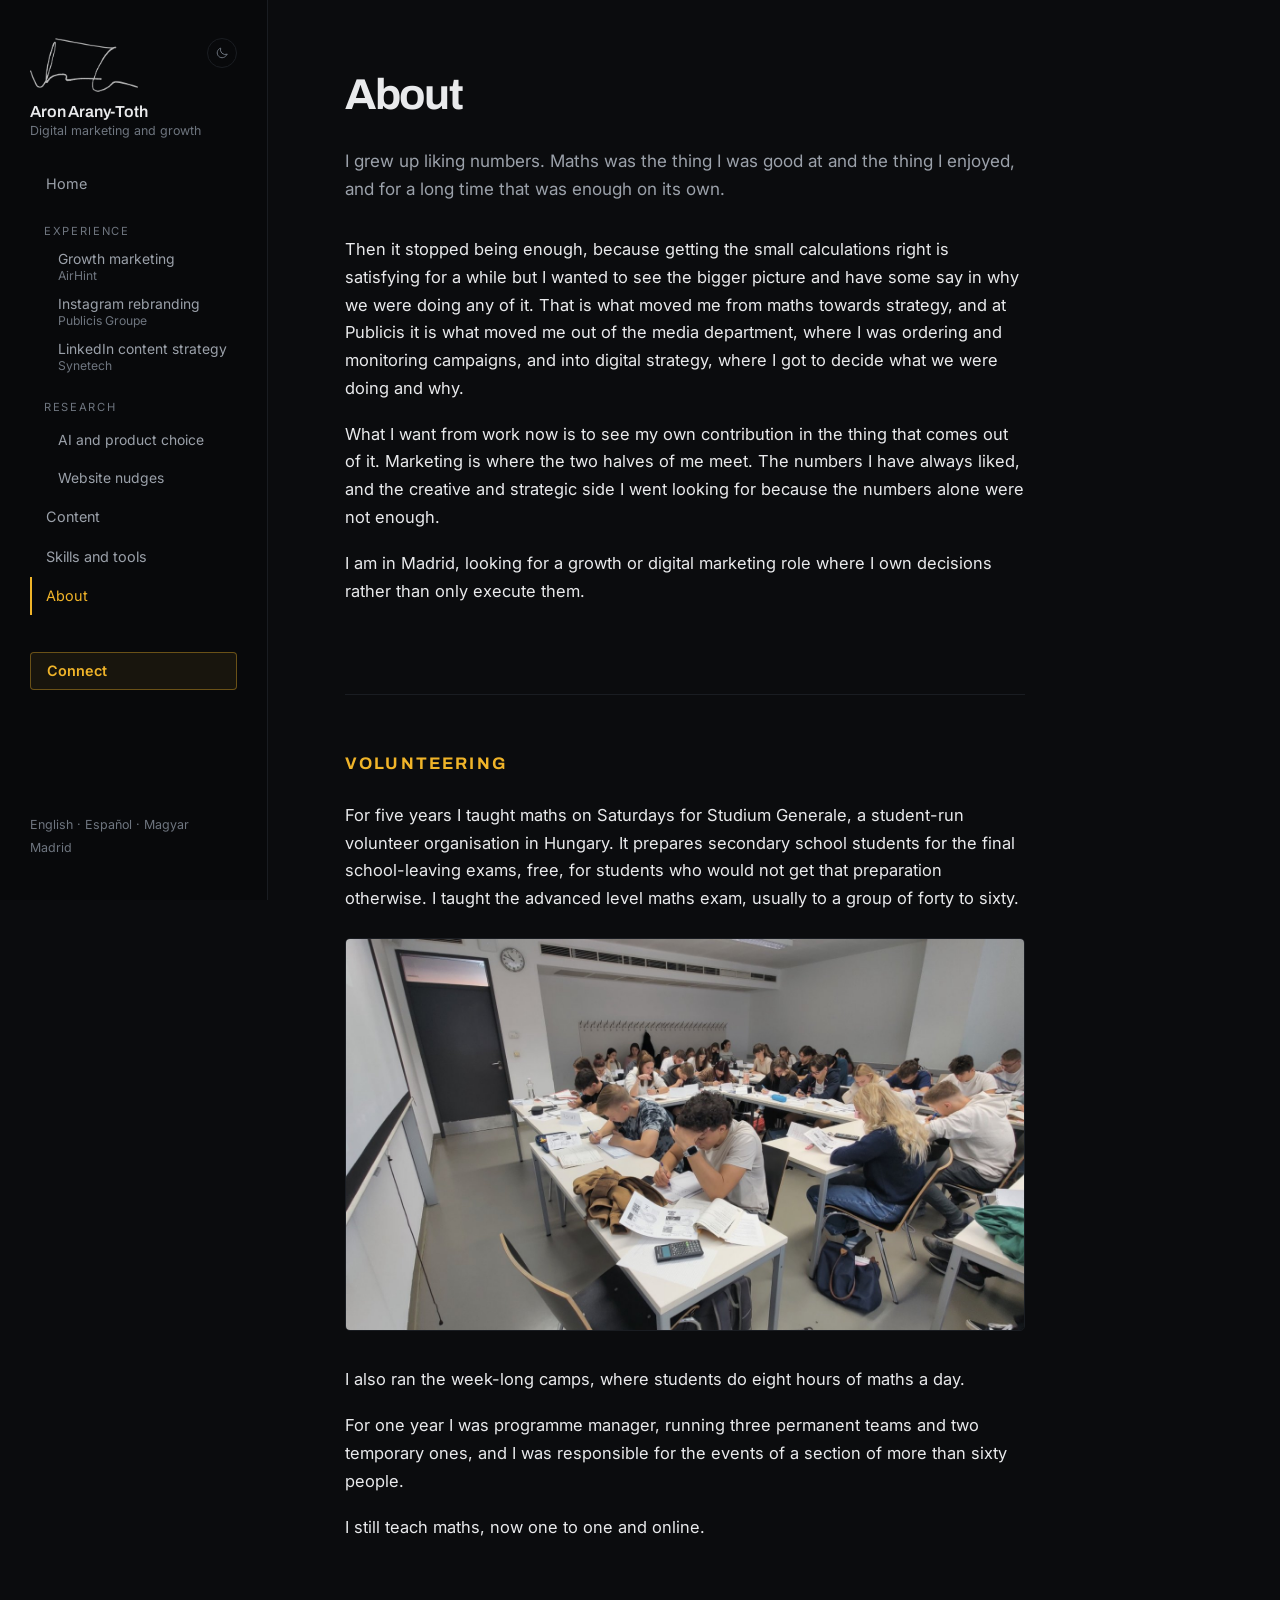
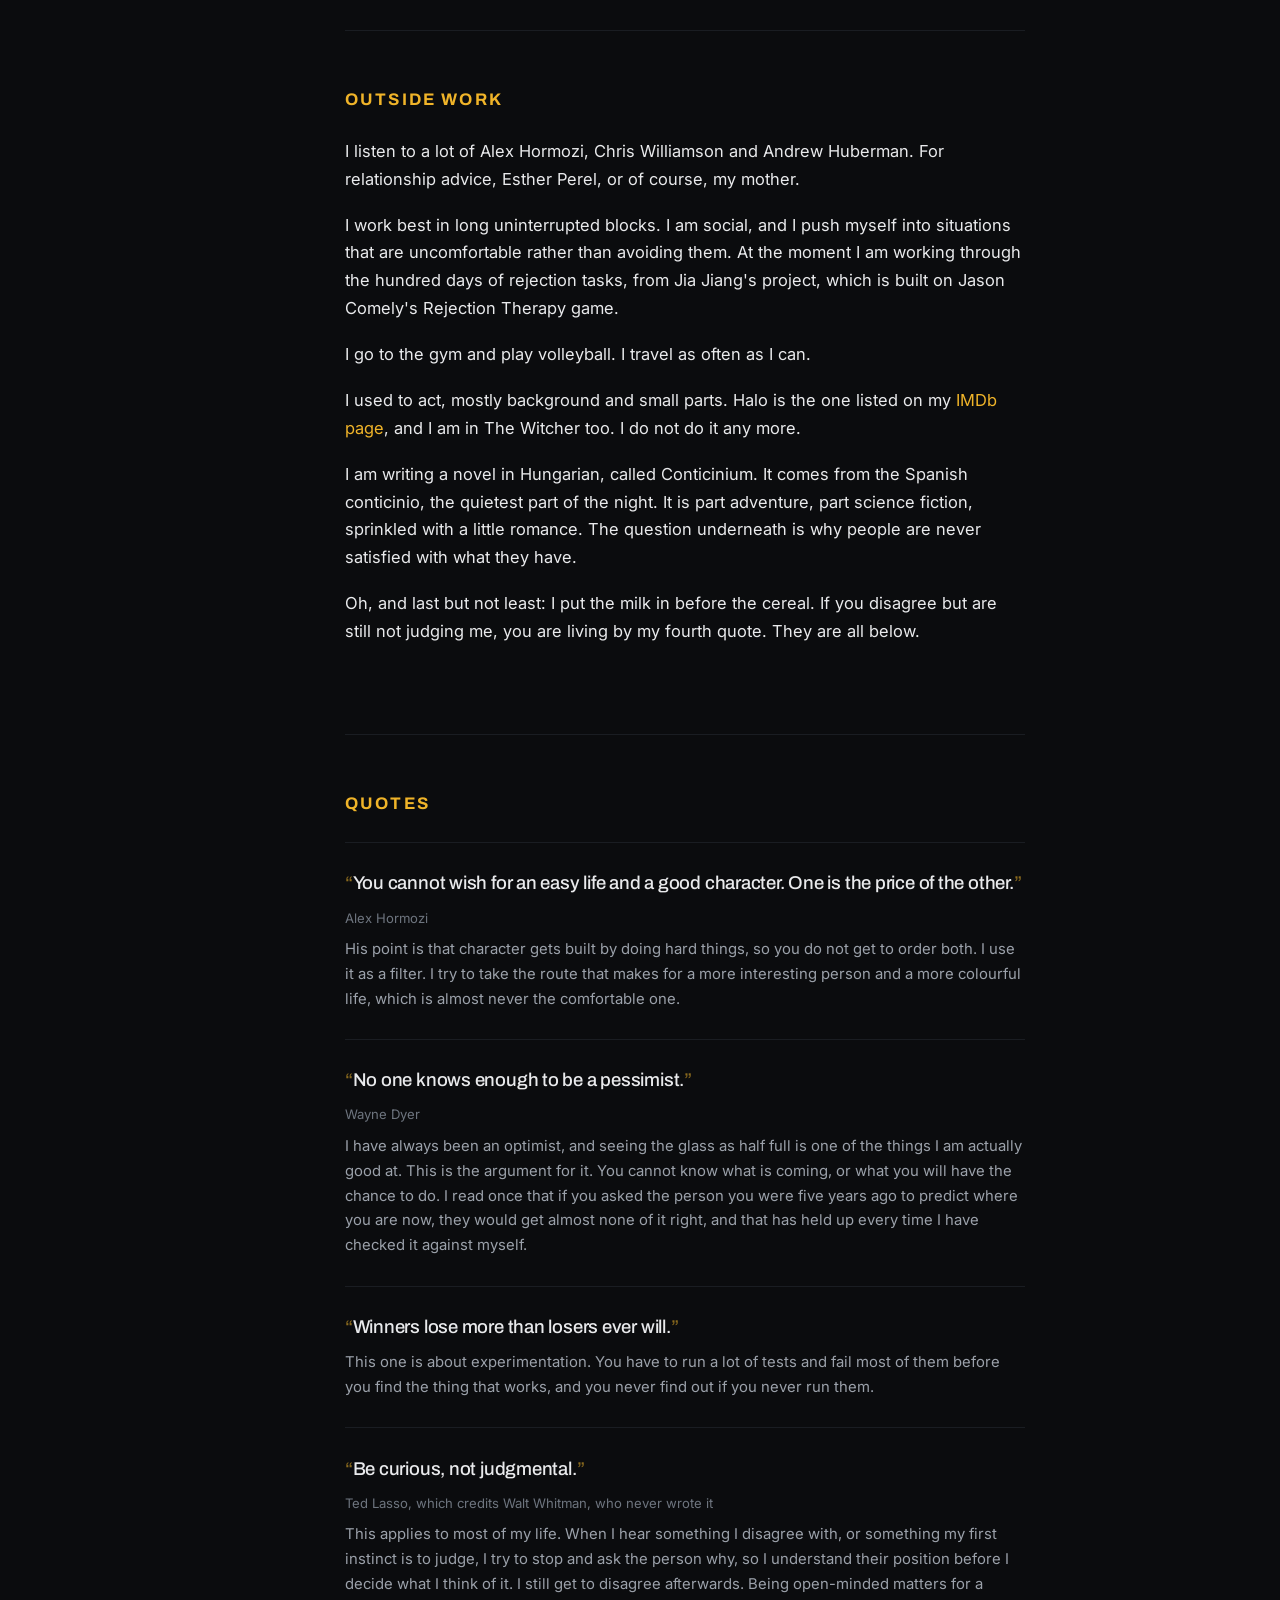
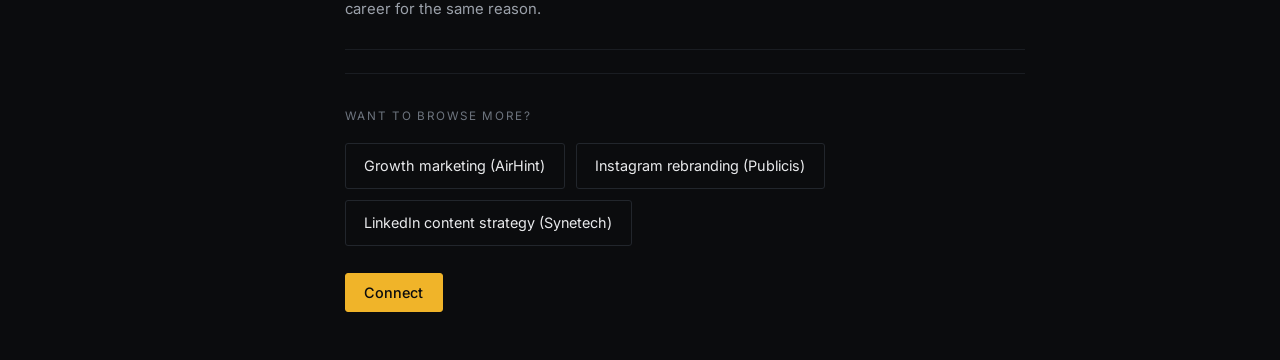
==== about.html @ 2235c55f "Add files via upload" ====
<!DOCTYPE html>
<html lang="en">
<head>
<meta charset="utf-8">
<meta name="viewport" content="width=device-width, initial-scale=1">
<title>About — Aron Arany-Toth</title>
<meta name="description" content="Teaching, acting, writing, and the things I keep coming back to.">
<link rel="preconnect" href="https://fonts.googleapis.com">
<link rel="preconnect" href="https://fonts.gstatic.com" crossorigin>
<link href="https://fonts.googleapis.com/css2?family=Archivo:wght@500;600;700&family=Inter:wght@400;500;600&display=swap" rel="stylesheet">
<link rel="stylesheet" href="style.css">
<script>
(function(){var t="dark";try{t=localStorage.getItem("theme")||"dark";}catch(e){}document.documentElement.setAttribute("data-theme",t);})();
</script>
</head>
<body>
<a class="skip" href="#main">Skip to content</a>

<aside class="sidebar">
  <div class="side-top">
    <img class="signature" src="assets/signature.png" alt="">
    <div class="side-name">
      <strong>Aron Arany-Toth</strong>
      <span>Digital marketing and growth</span>
    </div>
    <button class="theme-toggle" type="button" data-theme-toggle title="Switch to light mode" aria-label="Switch to light mode">
      <svg class="icon-moon" viewBox="0 0 24 24" aria-hidden="true" xmlns="http://www.w3.org/2000/svg">
        <path d="M20.4 14.3A8.5 8.5 0 0 1 9.7 3.6a8.5 8.5 0 1 0 10.7 10.7Z"/>
      </svg>
      <svg class="icon-sun" viewBox="0 0 24 24" aria-hidden="true" xmlns="http://www.w3.org/2000/svg">
        <circle cx="12" cy="12" r="4.2"/>
        <path d="M12 2.4v2.4M12 19.2v2.4M4.2 4.2l1.7 1.7M18.1 18.1l1.7 1.7M2.4 12h2.4M19.2 12h2.4M4.2 19.8l1.7-1.7M18.1 5.9l1.7-1.7"/>
      </svg>
      <span class="sr-only theme-label">Light</span>
    </button>
  </div>

  <nav class="nav" aria-label="Pages">
    <a href="index.html">Home</a>
    <p class="nav-group">Experience</p>
    <a href="airhint.html" class="navsub two"><span class="n1">Growth marketing</span><span class="n2">AirHint</span></a>
    <a href="publicis.html" class="navsub two"><span class="n1">Instagram rebranding</span><span class="n2">Publicis Groupe</span></a>
    <a href="synetech.html" class="navsub two"><span class="n1">LinkedIn content strategy</span><span class="n2">Synetech</span></a>
    <p class="nav-group">Research</p>
    <a href="research.html" class="navsub">AI and product choice</a>
    <a href="research-booking.html" class="navsub">Website nudges</a>
    <a href="content.html">Content</a>
    <a href="skills.html">Skills and tools</a>
    <a href="about.html" class="active">About</a>
  </nav>

  <button class="nav-connect" type="button" data-connect>Connect</button>

  <div class="side-bottom">
    <p>English · Español · Magyar</p>
    <p>Madrid</p>
  </div>
</aside>

<main id="main">

<section class="section">
  <h1 class="page-title">About</h1>
  <p class="lead">I grew up liking numbers. Maths was the thing I was good at and the thing I enjoyed, and for a long time that was enough on its own.</p>
  <p>Then it stopped being enough, because getting the small calculations right is satisfying for a while but I wanted to see the bigger picture and have some say in why we were doing any of it. That is what moved me from maths towards strategy, and at Publicis it is what moved me out of the media department, where I was ordering and monitoring campaigns, and into digital strategy, where I got to decide what we were doing and why.</p>
  <p>What I want from work now is to see my own contribution in the thing that comes out of it. Marketing is where the two halves of me meet. The numbers I have always liked, and the creative and strategic side I went looking for because the numbers alone were not enough.</p>
  <p>I am in Madrid, looking for a growth or digital marketing role where I own decisions rather than only execute them.</p>
</section>

<section id="volunteering" class="section">
  <h2 class="sec-title">Volunteering</h2>
  <p>For five years I taught maths on Saturdays for Studium Generale, a student-run volunteer organisation in Hungary. It prepares secondary school students for the final school-leaving exams, free, for students who would not get that preparation otherwise. I taught the advanced level maths exam, usually to a group of forty to sixty.</p>
  <figure class="fig">
    <img src="assets/teaching.jpg" alt="A full classroom of secondary school students working through maths problems at desks">
  </figure>
  <p>I also ran the week-long camps, where students do eight hours of maths a day.</p>
  <p>For one year I was programme manager, running three permanent teams and two temporary ones, and I was responsible for the events of a section of more than sixty people.</p>
  <p>I still teach maths, now one to one and online.</p>
</section>

<section class="section">
  <h2 class="sec-title">Outside work</h2>
  <p>I listen to a lot of Alex Hormozi, Chris Williamson and Andrew Huberman. For relationship advice, Esther Perel, or of course, my mother.</p>
  <p>I work best in long uninterrupted blocks. I am social, and I push myself into situations that are uncomfortable rather than avoiding them. At the moment I am working through the hundred days of rejection tasks, from Jia Jiang's project, which is built on Jason Comely's Rejection Therapy game.</p>
  <p>I go to the gym and play volleyball. I travel as often as I can.</p>
  <p>I used to act, mostly background and small parts. Halo is the one listed on my <a href="https://www.imdb.com/name/nm12520506/" target="_blank" rel="noopener">IMDb page</a>, and I am in The Witcher too. I do not do it any more.</p>
  <p>I am writing a novel in Hungarian, called Conticinium. It comes from the Spanish conticinio, the quietest part of the night. It is part adventure, part science fiction, sprinkled with a little romance. The question underneath is why people are never satisfied with what they have.</p>
  <p>Oh, and last but not least: I put the milk in before the cereal. If you disagree but are still not judging me, you are living by my fourth quote. They are all below.</p>
</section>

<section class="section">
  <h2 class="sec-title">Quotes</h2>
  <ul class="quotes">
    <li>
      <blockquote>You cannot wish for an easy life and a good character. One is the price of the other.</blockquote>
      <p class="attr">Alex Hormozi</p>
      <p class="gloss">His point is that character gets built by doing hard things, so you do not get to order both. I use it as a filter. I try to take the route that makes for a more interesting person and a more colourful life, which is almost never the comfortable one.</p>
    </li>
    <li>
      <blockquote>No one knows enough to be a pessimist.</blockquote>
      <p class="attr">Wayne Dyer</p>
      <p class="gloss">I have always been an optimist, and seeing the glass as half full is one of the things I am actually good at. This is the argument for it. You cannot know what is coming, or what you will have the chance to do. I read once that if you asked the person you were five years ago to predict where you are now, they would get almost none of it right, and that has held up every time I have checked it against myself.</p>
    </li>
    <li>
      <blockquote>Winners lose more than losers ever will.</blockquote>
      <p class="gloss">This one is about experimentation. You have to run a lot of tests and fail most of them before you find the thing that works, and you never find out if you never run them.</p>
    </li>
    <li>
      <blockquote>Be curious, not judgmental.</blockquote>
      <p class="attr">Ted Lasso, which credits Walt Whitman, who never wrote it</p>
      <p class="gloss">This applies to most of my life. When I hear something I disagree with, or something my first instinct is to judge, I try to stop and ask the person why, so I understand their position before I decide what I think of it. I still get to disagree afterwards. Being open-minded matters for a career for the same reason.</p>
    </li>
  </ul>
</section>


<nav class="onward" aria-label="More pages">
  <p class="onward-label">Want to browse more?</p>
  <div class="onward-links">
    <a href="airhint.html">Growth marketing (AirHint)</a>
    <a href="publicis.html">Instagram rebranding (Publicis)</a>
    <a href="synetech.html">LinkedIn content strategy (Synetech)</a>
  </div>
</nav>
<footer class="pagefoot">
  <button class="foot-connect btn primary" type="button" data-connect>Connect</button>
</footer>
</main>

<dialog id="connect-panel" class="connect">
  <div class="connect-inner">
    <button class="connect-close" type="button" data-connect-close aria-label="Close">&times;</button>
    <h2 class="connect-title">Connect</h2>

    <div class="c-block">
      <p class="c-label">Email</p>
      <p class="c-val">aranytotharon@gmail.com</p>
      <div class="c-actions">
        <a class="btn primary" href="mailto:aranytotharon@gmail.com">Compose an email</a>
        <button class="btn" type="button" data-copy="aranytotharon@gmail.com">Copy address</button>
      </div>
    </div>

    <div class="c-block">
      <p class="c-label">Stay in touch</p>
      <p class="c-note">I am most responsive on LinkedIn.</p>
      <div class="c-actions">
        <a class="btn" href="https://www.linkedin.com/in/aron-arany-toth/" target="_blank" rel="noopener">LinkedIn</a>
      </div>
    </div>

    <div class="c-block">
      <p class="c-label">CV</p>
      <div class="c-actions">
        <a class="btn" href="assets/cv.pdf">Download as PDF</a>
      </div>
    </div>
  </div>
</dialog>
<script src="script.js"></script>
</body>
</html>
---- style.css ----
/* ============================================================
   Aron Arany-Toth — portfolio
   Dark, multi-page, fixed sidebar on desktop.
   ============================================================ */

:root {
  --bg:        #0B0C0E;
  --bg-raise:  #131519;
  --bg-sink:   #08090B;
  --line:      #22262C;
  --line-soft: #1A1D22;
  --text:      #E9EAEC;
  --text-dim:  #9BA1AA;
  --text-mute: #6E757F;
  --accent:    #F0B429;
  --accent-dim:#8A6A1E;

  --sidebar-w: 268px;
  --measure:   68ch;

  --f-display: 'Archivo', system-ui, sans-serif;
  --f-body:    'Inter', system-ui, sans-serif;
}

/* ---------------- LIGHT THEME ----------------
   Every colour above is a token, so the theme is a token swap plus the
   handful of places that hard-code a colour for a reason. */
:root[data-theme="light"] {
  --bg:        #F6F5F2;
  --bg-raise:  #FFFFFF;
  --bg-sink:   #EDEBE5;
  --line:      #D6D3C9;
  --line-soft: #E4E1D8;
  --text:      #15171A;
  --text-dim:  #555B64;
  --text-mute: #7C828B;
  --accent:    #9A6A06;
  --accent-dim:#C9A24A;
}
:root[data-theme="light"] .skip,
:root[data-theme="light"] .btn.primary,
:root[data-theme="light"] .btn.primary:hover,
:root[data-theme="light"] .chip.on { color: #FFFFFF; }
:root[data-theme="light"] .btn.primary:hover { background: #80580A; border-color: #80580A; }
:root[data-theme="light"] .nav-connect { background: rgba(154,106,6,.07); border-color: rgba(154,106,6,.42); }
:root[data-theme="light"] .nav-connect:hover { background: rgba(154,106,6,.13); }
:root[data-theme="light"] dialog.connect { box-shadow: 0 24px 60px -16px rgba(30,26,14,.26); }
:root[data-theme="light"] dialog.connect::backdrop { background: rgba(32,30,24,.38); }
:root[data-theme="light"] .signature { filter: invert(1); opacity: .66; }
:root[data-theme="light"] .thumb.logo { background: linear-gradient(160deg, #F2F0EA, #E3E0D7); }
:root[data-theme="light"] .lvl-daily { color: #85600C; background: rgba(154,106,6,.12); }
:root[data-theme="light"] .lvl-used  { color: var(--text-dim); background: rgba(85,91,100,.09); }
:root[data-theme="light"] .lvl-basic { color: var(--text-mute); background: rgba(124,130,139,.11); }
:root[data-theme="light"] .plant { stroke: #8C9A8E; }
:root[data-theme="light"] .plant .fill { fill: #8C9A8E; }
:root[data-theme="light"] .book, :root[data-theme="light"] .flat {
  box-shadow: inset -2px 0 0 rgba(0,0,0,.08), inset 2px 0 0 rgba(255,255,255,.4);
}
:root[data-theme="light"] .sp1 { background: #3D4654; color: #EEF1F6; }
:root[data-theme="light"] .sp2 { background: #7A5B23; color: #FBF1DC; }
:root[data-theme="light"] .sp3 { background: #E2A520; color: #241B06; }
:root[data-theme="light"] .sp4 { background: #3B5058; color: #E5F0F4; }
:root[data-theme="light"] .sp5 { background: #4C3F5E; color: #EDE6F6; }
:root[data-theme="light"] .shelf-board {
  background: linear-gradient(180deg, #C8C2B4, #A79F8D);
  box-shadow: 0 7px 16px -8px rgba(60,52,34,.4);
}

* { box-sizing: border-box; }

[hidden] { display: none !important; }

.sr-only {
  position: absolute;
  width: 1px; height: 1px;
  padding: 0; margin: -1px;
  overflow: hidden;
  clip: rect(0 0 0 0);
  white-space: nowrap;
  border: 0;
}

html { scroll-behavior: smooth; scroll-padding-top: 2rem; }

body {
  margin: 0;
  background: var(--bg);
  color: var(--text);
  font-family: var(--f-body);
  font-size: 16.5px;
  line-height: 1.68;
  -webkit-font-smoothing: antialiased;
}

a { color: var(--accent); text-decoration: none; }
a:hover { text-decoration: underline; text-underline-offset: 3px; }

img { max-width: 100%; display: block; }

.skip { position: absolute; left: -9999px; background: var(--accent); color: #000; padding: .6rem 1rem; border-radius: 4px; }
.skip:focus { left: 1rem; top: 1rem; z-index: 100; }

/* ---------------- SIDEBAR ---------------- */

.sidebar {
  position: fixed;
  top: 0; left: 0; bottom: 0;
  width: var(--sidebar-w);
  padding: 2.4rem 1.9rem;
  background: var(--bg-sink);
  border-right: 1px solid var(--line-soft);
  display: flex;
  flex-direction: column;
  gap: 1rem;
  z-index: 10;
  overflow-y: auto;
  overscroll-behavior: contain;
  scrollbar-width: thin;
  scrollbar-color: var(--line) transparent;
}
.sidebar::-webkit-scrollbar { width: 6px; }
.sidebar::-webkit-scrollbar-thumb { background: var(--line); border-radius: 3px; }
.sidebar::-webkit-scrollbar-track { background: transparent; }

.side-top { position: relative; display: flex; flex-direction: column; align-items: flex-start; gap: .7rem; margin-bottom: .6rem; }

.signature {
  width: 108px;
  height: auto;
  opacity: .72;
  margin-bottom: -.15rem;
}

.side-name { display: flex; flex-direction: column; line-height: 1.35; }
.side-name strong {
  font-family: var(--f-display);
  font-weight: 600;
  font-size: 1rem;
  letter-spacing: -.012em;
}
.side-name span { font-size: .78rem; color: var(--text-mute); }

/* ---------------- CONNECT ---------------- */

.nav-connect {
  margin-top: 1.3rem;
  font-family: var(--f-body);
  font-size: .9rem;
  font-weight: 600;
  color: var(--accent);
  background: rgba(240, 180, 41, .07);
  border: 1px solid rgba(240, 180, 41, .38);
  border-radius: 4px;
  padding: .6rem 1rem;
  cursor: pointer;
  text-align: left;
  transition: background .2s ease, border-color .2s ease;
}
.nav-connect:hover { background: rgba(240, 180, 41, .14); border-color: var(--accent); }

.foot-connect {
  font-family: var(--f-body);
  font-size: .9rem;
  font-weight: 500;
  color: var(--text);
  background: transparent;
  border: 1px solid var(--line);
  border-radius: 3px;
  padding: .62rem 1.3rem;
  cursor: pointer;
  transition: border-color .2s ease, color .2s ease;
}
.foot-connect:hover { border-color: var(--accent); color: var(--accent); }

dialog.connect {
  border: 1px solid var(--line);
  border-radius: 7px;
  background: var(--bg-raise);
  color: var(--text);
  padding: 0;
  width: min(430px, calc(100vw - 2rem));
  box-shadow: 0 24px 60px -12px rgba(0,0,0,.65);
}
dialog.connect::backdrop { background: rgba(5, 6, 8, .72); }

.connect-inner { padding: 2rem 1.9rem 1.9rem; position: relative; }

.connect-close {
  position: absolute; top: .7rem; right: .8rem;
  background: none; border: 0;
  color: var(--text-mute);
  font-size: 1.5rem; line-height: 1;
  cursor: pointer; padding: .2rem .4rem;
}
.connect-close:hover { color: var(--text); }

.connect-title {
  font-family: var(--f-display);
  font-weight: 700;
  font-size: 1.05rem;
  letter-spacing: .13em;
  text-transform: uppercase;
  color: var(--accent);
  margin: 0 0 1.6rem;
}

.c-block { padding: 1.15rem 0; border-top: 1px solid var(--line-soft); }
.c-block:first-of-type { border-top: 0; padding-top: 0; }

.c-label {
  font-size: .72rem;
  letter-spacing: .13em;
  text-transform: uppercase;
  color: var(--text-mute);
  margin: 0 0 .5rem;
}
.c-val {
  font-family: var(--f-display);
  font-weight: 500;
  font-size: 1rem;
  margin: 0 0 .9rem;
  word-break: break-all;
}
.c-note { font-size: .93rem; color: var(--text-dim); margin: 0 0 .9rem; }
.c-actions { display: flex; flex-wrap: wrap; gap: .55rem; }
.c-actions .btn { cursor: pointer; font-family: var(--f-body); }
.c-actions button.btn { background: transparent; }
.c-actions .btn.copied { border-color: var(--accent); color: var(--accent); }

.nav { display: flex; flex-direction: column; gap: .1rem; }

.nav a {
  color: var(--text-dim);
  font-size: .9rem;
  padding: .42rem 0 .42rem .85rem;
  border-left: 2px solid transparent;
  transition: color .18s ease, border-color .18s ease;
}
.nav a:hover { color: var(--text); text-decoration: none; }
.nav a.active { color: var(--accent); border-left-color: var(--accent); }

.nav-group {
  font-size: .7rem;
  letter-spacing: .15em;
  text-transform: uppercase;
  color: var(--text-mute);
  margin: 1.1rem 0 .2rem .85rem;
}
.nav-group:first-child { margin-top: 0; }
.nav a.navsub { padding-left: 1.6rem; font-size: .87rem; margin: 0; }
.nav a.navsub.two { display: block; line-height: 1.3; padding-top: .3rem; padding-bottom: .3rem; }
.nav a.navsub.two .n1 { display: block; }
.nav a.navsub.two .n2 { display: block; font-size: .76rem; color: var(--text-mute); }
.nav a.navsub.two:hover .n2 { color: var(--text-dim); }

/* ---------------- HERO ---------------- */

.hero {
  display: flex;
  align-items: center;
  gap: 2.8rem;
  max-width: 1020px;
  padding: 4.4rem 0 2.8rem;
  border-bottom: 1px solid var(--line-soft);
}

.hero-photo {
  width: 168px; height: 168px;
  border-radius: 50%;
  object-fit: cover;
  flex-shrink: 0;
}

.hero-text { min-width: 0; }

.greet { display: flex; align-items: center; gap: 1.1rem; margin-bottom: 1.1rem; }

.greet-langs {
  display: flex;
  flex-direction: column;
  text-align: right;
  font-family: var(--f-display);
  font-weight: 500;
  font-size: 1rem;
  line-height: 1.5;
  color: var(--accent);
}

.greet-name {
  font-family: var(--f-display);
  font-weight: 700;
  font-size: clamp(2rem, 4.4vw, 3.1rem);
  line-height: 1;
  letter-spacing: -.035em;
  margin: 0;
  max-width: none;
}

.hero-head {
  font-family: var(--f-display);
  font-weight: 700;
  font-size: clamp(1.45rem, 2.7vw, 2.05rem);
  line-height: 1.3;
  letter-spacing: -.02em;
  color: var(--text);
  margin: 0;
  text-wrap: balance;
}


.side-bottom { margin-top: auto; padding-top: .6rem; flex-shrink: 0; font-size: .78rem; color: var(--text-mute); }
.side-bottom p { margin: .15rem 0; }

/* ---------------- MAIN ---------------- */

main {
  margin-left: var(--sidebar-w);
  padding: 0 clamp(1.5rem, 6vw, 6rem);
}

.section {
  max-width: var(--measure);
  padding: 4.4rem 0;
  border-bottom: 1px solid var(--line-soft);
}
.section + .section { padding-top: 3.4rem; }
.section:last-of-type { border-bottom: 0; padding-bottom: 1.4rem; }

.intro { padding-top: 7rem; }

.eyebrow {
  font-size: .74rem;
  letter-spacing: .16em;
  text-transform: uppercase;
  color: var(--text-mute);
  margin: 0 0 1.3rem;
}

h1 {
  font-family: var(--f-display);
  font-weight: 700;
  font-size: clamp(1.9rem, 3.6vw, 2.7rem);
  line-height: 1.17;
  letter-spacing: -.028em;
  margin: 0 0 1.5rem;
  max-width: 22ch;
  text-wrap: balance;
}
.page-title { max-width: 24ch; margin-bottom: .7rem; }

.lead { font-size: 1.07rem; color: var(--text-dim); margin: 0 0 2rem; }
h1 + .lead, .case-meta + .lead { margin-top: 1.6rem; }

.sec-title {
  font-family: var(--f-display);
  font-weight: 700;
  font-size: 1.05rem;
  letter-spacing: .13em;
  text-transform: uppercase;
  color: var(--accent);
  margin: 0 0 1.5rem;
}

.sub {
  font-family: var(--f-display);
  font-weight: 600;
  font-size: 1.14rem;
  letter-spacing: -.012em;
  margin: 2.8rem 0 .8rem;
}

.sec-intro { color: var(--text-dim); margin: 0 0 2.4rem; }

h3 {
  font-family: var(--f-display);
  font-weight: 600;
  font-size: 1.22rem;
  line-height: 1.32;
  letter-spacing: -.015em;
  margin: 0 0 .4rem;
}

p { margin: 0 0 1.15rem; }

.case-meta { font-size: .85rem; color: var(--text-mute); margin: 0; }
.card-meta { font-size: .78rem; color: var(--text-mute); margin: 0 0 .7rem; }
.note { font-size: .92rem; color: var(--text-mute); border-left: 2px solid var(--line); padding-left: 1rem; margin-top: 1.6rem; }
.links { margin-top: 2rem; font-size: .93rem; }

/* ---------------- BUTTONS ---------------- */

.cta { display: flex; flex-wrap: wrap; gap: .7rem; }

.btn {
  display: inline-block;
  padding: .62rem 1.15rem;
  border: 1px solid var(--line);
  border-radius: 3px;
  color: var(--text);
  font-size: .9rem;
  font-weight: 500;
  transition: border-color .2s ease, background .2s ease, color .2s ease;
}
.btn:hover { border-color: var(--accent); color: var(--accent); text-decoration: none; }
.btn.primary { background: var(--accent); border-color: var(--accent); color: #0B0C0E; }
.btn.primary:hover { background: #ffc949; border-color: #ffc949; color: #0B0C0E; }

/* ---------------- STATS ---------------- */

.stat-block {
  background: var(--bg-raise);
  border: 1px solid var(--line-soft);
  border-radius: 5px;
  padding: 1.7rem 1.6rem 1.3rem;
  margin: 2rem 0;
}

.stat-label {
  font-size: .73rem;
  letter-spacing: .12em;
  text-transform: uppercase;
  color: var(--text-mute);
  margin: 0 0 1.1rem;
}
.stat-block .stats + .stat-label { margin-top: 2rem; }

.stats {
  display: grid;
  grid-template-columns: repeat(auto-fit, minmax(135px, 1fr));
  gap: 1.4rem 1.2rem;
  margin: 0;
}
.stat { display: flex; flex-direction: column; gap: .2rem; }
.stat .num {
  font-family: var(--f-display);
  font-weight: 700;
  font-size: 1.35rem;
  letter-spacing: -.02em;
  color: var(--accent);
  font-variant-numeric: tabular-nums;
}
.stat .cap { font-size: .8rem; line-height: 1.4; color: var(--text-dim); }

/* ---------------- FIGURES ---------------- */

.fig { margin: 1.6rem 0 2.2rem; }
.fig img {
  border-radius: 5px;
  border: 1px solid var(--line-soft);
  width: 100%;
}

.fig-row {
  display: grid;
  grid-template-columns: repeat(auto-fit, minmax(230px, 1fr));
  gap: 1rem;
  margin: 1.6rem 0 2.2rem;
}
.fig-row .fig { margin: 0; }

/* ---------------- CARDS ---------------- */

.cards {
  display: grid;
  grid-template-columns: repeat(auto-fit, minmax(255px, 1fr));
  gap: 1.1rem;
  align-items: start;
}

.card {
  background: var(--bg-raise);
  border: 1px solid var(--line-soft);
  border-radius: 5px;
  overflow: hidden;
  transition: border-color .22s ease;
  display: flex;
  flex-direction: column;
}
.card:hover { border-color: var(--line); }

.card-body { padding: 1.4rem; }
.card h3 { font-size: 1.04rem; margin-bottom: .5rem; }
.card h3 a { color: var(--text); }
.card h3 a:hover { color: var(--accent); text-decoration: none; }
.card p { font-size: .92rem; color: var(--text-dim); margin-bottom: .9rem; }
.card a { font-size: .88rem; }

.thumb {
  display: block;
  aspect-ratio: 1 / 1;
  overflow: hidden;
  background: var(--bg-sink);
  border-bottom: 1px solid var(--line-soft);
}
.thumb img { width: 100%; height: 100%; object-fit: cover; object-position: center top; transition: transform .4s ease; }
.thumb:hover img { transform: scale(1.03); }

.thumb.wide { aspect-ratio: 16 / 9; }
.thumb.wide img { object-position: center center; }

.thumb.logo {
  aspect-ratio: 16 / 9;
  display: grid; place-items: center;
  background: linear-gradient(160deg, #1b1f26, #101317);
}
.thumb.logo img { width: auto; height: 50%; object-fit: contain; border-radius: 12px; }
.thumb.logo:hover img { transform: scale(1.05); }

/* ---------------- SKILLS ---------------- */

.quotes { list-style: none; margin: 0; padding: 0; }

.skill-grid {
  display: grid;
  grid-template-columns: repeat(auto-fit, minmax(230px, 1fr));
  gap: .7rem;
  align-items: start;
}

.skill-card {
  background: var(--bg-raise);
  border: 1px solid var(--line-soft);
  border-radius: 5px;
  transition: border-color .2s ease;
}
.skill-card:hover { border-color: var(--line); }
.skill-card[open] { border-color: var(--line); }

.skill-card summary {
  list-style: none;
  cursor: pointer;
  padding: 1rem 2.3rem 1rem 1.15rem;
  font-family: var(--f-display);
  font-weight: 600;
  font-size: .97rem;
  line-height: 1.35;
  position: relative;
}
.skill-card summary::-webkit-details-marker { display: none; }
.sk-name { display: block; }
.sk-hint {
  display: block;
  font-family: var(--f-body);
  font-weight: 400;
  font-size: .82rem;
  color: var(--text-mute);
  margin-top: .22rem;
  line-height: 1.4;
}
.skill-card summary::after {
  content: "+";
  position: absolute;
  right: 1.05rem; top: 50%;
  transform: translateY(-50%);
  color: var(--accent);
  font-family: var(--f-body);
  font-weight: 400;
  font-size: 1.15rem;
  line-height: 1;
}
.skill-card[open] summary::after { content: "\2212"; }

.skill-body { padding: 0 1.15rem 1.15rem; }
.skill-body p { font-size: .91rem; color: var(--text-dim); margin: 0; }

/* ---------------- TOOLS ---------------- */

.chips { display: flex; flex-wrap: wrap; gap: .45rem; margin-bottom: 1.8rem; }

.chip {
  font-family: var(--f-body);
  font-size: .83rem;
  font-weight: 500;
  color: var(--text-dim);
  background: transparent;
  border: 1px solid var(--line);
  border-radius: 99px;
  padding: .36rem .85rem;
  cursor: pointer;
  transition: border-color .18s ease, color .18s ease, background .18s ease;
}
.chip:hover { color: var(--text); border-color: var(--text-mute); }
.chip.on { background: var(--accent); border-color: var(--accent); color: #0B0C0E; font-weight: 600; }

.tools { list-style: none; margin: 0; padding: 0; display: grid; gap: .6rem; grid-template-columns: repeat(auto-fit, minmax(255px, 1fr)); }
.tools .tool { height: 100%; }

.tool {
  background: var(--bg-raise);
  border: 1px solid var(--line-soft);
  border-radius: 5px;
  padding: 1rem 1.15rem;
}
.tool-head { display: flex; align-items: baseline; gap: .6rem; flex-wrap: wrap; margin-bottom: .35rem; }
.tool-name { font-family: var(--f-display); font-weight: 600; font-size: .95rem; }
.tool p { font-size: .88rem; color: var(--text-dim); margin: 0; }

.lvl {
  font-size: .66rem;
  letter-spacing: .09em;
  text-transform: uppercase;
  font-weight: 600;
  padding: .13rem .45rem;
  border-radius: 3px;
  white-space: nowrap;
}
.lvl-daily { color: #DFC07A; background: rgba(240,180,41,.13); }
.lvl-used  { color: var(--text-dim); background: rgba(155,161,170,.1); }
.lvl-basic { color: var(--text-mute); background: rgba(110,117,127,.12); }

.tools-empty { color: var(--text-mute); font-size: .92rem; margin-top: 1rem; }

/* ---------------- QUOTES ---------------- */

.quotes li { padding: 1.7rem 0; border-top: 1px solid var(--line-soft); }
.quotes li:last-child { border-bottom: 1px solid var(--line-soft); }

.quotes blockquote {
  font-family: var(--f-display);
  font-weight: 500;
  font-size: 1.16rem;
  line-height: 1.45;
  letter-spacing: -.012em;
  margin: 0 0 .6rem;
  color: var(--text);
}
.quotes blockquote::before { content: '“'; color: var(--accent-dim); }
.quotes blockquote::after  { content: '”'; color: var(--accent-dim); }

.attr { font-size: .82rem; color: var(--text-mute); margin: 0 0 .5rem; }
.gloss { font-size: .93rem; color: var(--text-dim); margin: 0; }

.after-cards { margin-top: 1.6rem; color: var(--text-dim); font-size: .95rem; }

/* ---------------- FACTS STRIP ---------------- */

.facts {
  max-width: 860px;
  padding: 1.9rem 0 2.1rem;
  border-bottom: 1px solid var(--line-soft);
}
.facts dl {
  margin: 0 0 1.5rem;
  display: grid;
  grid-template-columns: repeat(auto-fit, minmax(290px, 1fr));
  gap: .85rem 2.4rem;
}
.facts dl > div { display: grid; grid-template-columns: 112px 1fr; gap: .9rem; align-items: baseline; }
.facts dt {
  font-size: .71rem;
  letter-spacing: .13em;
  text-transform: uppercase;
  color: var(--text-mute);
}
.facts dd { margin: 0; font-size: .93rem; color: var(--text); }
.facts-cta { display: flex; flex-wrap: wrap; gap: .6rem; }
.facts-cta button.btn { cursor: pointer; font-family: var(--f-body); background: transparent; }

/* ---------------- CURIOUS + BOOKSHELF ---------------- */

.curious { max-width: 860px; padding-bottom: 2.6rem; }

.shelf { margin: .4rem 0 0; width: fit-content; max-width: 100%; }

.shelf-row {
  display: flex;
  align-items: flex-end;
  justify-content: center;
  gap: 16px;
  padding: 0 4px;
}

.plant {
  width: 62px;
  height: auto;
  flex-shrink: 0;
  fill: none;
  stroke: #6E7B70;
  stroke-width: 2.2;
  stroke-linejoin: round;
  stroke-linecap: round;
}
.plant .thin { stroke-width: 1.5; }
.plant .fill { fill: #6E7B70; stroke: none; }

.standing, .stack { list-style: none; margin: 0; padding: 0; }

.standing { display: flex; align-items: flex-end; gap: 5px; }

.book {
  writing-mode: vertical-rl;
  text-orientation: mixed;
  display: flex;
  align-items: center;
  justify-content: center;
  width: 30px;
  padding: 12px 0;
  border-radius: 3px 3px 1px 1px;
  font-family: var(--f-display);
  font-weight: 600;
  font-size: .74rem;
  white-space: nowrap;
  overflow: hidden;
  transform-origin: bottom center;
  transition: transform .22s cubic-bezier(.2,.8,.3,1);
  animation: bookRise .6s cubic-bezier(.2,.8,.3,1) backwards;
  box-shadow: inset -2px 0 0 rgba(0,0,0,.22), inset 2px 0 0 rgba(255,255,255,.05);
}
.book:hover { transform: translateY(-8px); }
.book a, .flat a { color: inherit; text-decoration: none; display: flex; align-items: center; justify-content: center; width: 100%; height: 100%; }
.book a { writing-mode: inherit; }
.book:focus-within { transform: translateY(-8px); }
.flat:focus-within { transform: translateX(7px); }

.stack { display: flex; flex-direction: column; align-items: center; gap: 3px; }

.flat {
  height: 29px;
  display: flex;
  align-items: center;
  justify-content: center;
  border-radius: 2px;
  font-family: var(--f-display);
  font-weight: 600;
  font-size: .76rem;
  white-space: nowrap;
  transition: transform .2s cubic-bezier(.2,.8,.3,1);
  animation: bookSlide .55s cubic-bezier(.2,.8,.3,1) backwards;
  box-shadow: inset 0 -2px 0 rgba(0,0,0,.2), inset 0 2px 0 rgba(255,255,255,.05);
}
.flat:hover { transform: translateX(7px); }
.stack .flat:nth-child(odd)  { margin-left: 9px; }
.stack .flat:nth-child(even) { margin-right: 7px; }

.sp1 { background: #1E232B; color: #C6CEDA; }
.sp2 { background: #2A2118; color: #E3CA91; }
.sp3 { background: var(--accent); color: #17130A; }
.sp4 { background: #1D262A; color: #BCD1D8; }
.sp5 { background: #272030; color: #CCC0DA; }

.shelf-board {
  height: 5px;
  margin-top: 1px;
  border-radius: 2px;
  background: linear-gradient(180deg, #2C333B, #171B20);
  box-shadow: 0 7px 16px -8px rgba(0,0,0,.85);
}

@keyframes bookRise {
  from { transform: translateY(26px); opacity: 0; }
  to   { transform: translateY(0);    opacity: 1; }
}
@keyframes bookSlide {
  from { transform: translateX(-22px); opacity: 0; }
  to   { transform: translateX(0);     opacity: 1; }
}

.cv-cta {
  display: flex;
  align-items: center;
  flex-wrap: wrap;
  gap: 1.1rem;
  margin-top: 2.2rem;
  padding-top: 1.7rem;
  border-top: 1px solid var(--line-soft);
}
.cv-cta p { margin: 0; color: var(--text-dim); font-size: .95rem; }

.card-lead {
  font-size: .95rem !important;
  color: var(--text) !important;
  margin-bottom: .55rem !important;
}

.why {
  font-size: .92rem;
  color: var(--text-dim);
  border-left: 2px solid var(--accent-dim);
  padding-left: 1rem;
  margin: 1.4rem 0 1.8rem;
}

/* ---------------- TIMELINE ---------------- */

.tl-title { margin-top: 2.8rem; }

.timeline {
  list-style: none;
  margin: 0;
  padding: 0 0 0 1.5rem;
  border-left: 1px solid var(--line);
}
.timeline > li {
  position: relative;
  padding: 0 0 1.5rem .3rem;
}
.timeline > li:last-child { padding-bottom: 0; }
.timeline > li::before {
  content: "";
  position: absolute;
  left: -1.8rem;
  top: .42rem;
  width: 9px; height: 9px;
  border-radius: 50%;
  background: var(--bg);
  border: 2px solid var(--line);
}
.timeline > li:first-child::before { background: var(--accent); border-color: var(--accent); }

.tl-date {
  display: block;
  font-size: .76rem;
  letter-spacing: .07em;
  text-transform: uppercase;
  color: var(--text-mute);
  font-variant-numeric: tabular-nums;
  margin-bottom: .22rem;
}
.tl-role {
  display: block;
  font-family: var(--f-display);
  font-weight: 600;
  font-size: 1rem;
  line-height: 1.3;
}
.tl-role a { color: var(--text); }
.tl-role a:hover { color: var(--accent); text-decoration: none; }
.tl-org { display: block; font-size: .9rem; color: var(--text-dim); margin-top: .1rem; }

/* ---------------- CHARTS ---------------- */

.chart-fig { margin: 1.8rem 0 2.2rem; }
.chart-fig figcaption {
  font-size: .82rem;
  color: var(--text-mute);
  margin-top: .7rem;
  line-height: 1.5;
}
.chart { width: 100%; height: auto; display: block; overflow: visible; }

.c-grid { stroke: var(--line-soft); stroke-width: 1; }
.c-bar  { fill: var(--accent); transition: fill .18s ease; }
.c-bar:hover { fill: #ffc949; }
.c-lab  { fill: var(--text-dim); font-family: var(--f-body); font-size: 12.5px; }
.c-val  { fill: var(--text); font-family: var(--f-display); font-weight: 600; font-size: 13px; font-variant-numeric: tabular-nums; }
.c-tick { fill: var(--text-mute); font-family: var(--f-body); font-size: 11px; font-variant-numeric: tabular-nums; }
.c-note { fill: var(--text-mute); font-family: var(--f-body); font-size: 10.5px; letter-spacing: .04em; }

.hero-stat {
  display: flex;
  align-items: center;
  gap: 1.6rem;
  background: var(--bg-raise);
  border: 1px solid var(--line-soft);
  border-radius: 5px;
  padding: 1.6rem 1.7rem;
  margin: 1.8rem 0 2rem;
}
.hero-num {
  font-family: var(--f-display);
  font-weight: 700;
  font-size: clamp(2.4rem, 5vw, 3.4rem);
  line-height: 1;
  letter-spacing: -.035em;
  color: var(--accent);
  flex-shrink: 0;
}
.hero-stat p { margin: 0; font-size: .95rem; color: var(--text-dim); }

.fig.narrow { max-width: 420px; }
.fig figcaption { font-size: .82rem; color: var(--text-mute); margin-top: .7rem; line-height: 1.5; }

/* ---------------- ONWARD + FOOTER ---------------- */

.onward {
  max-width: var(--measure);
  border-top: 1px solid var(--line-soft);
  padding: 2.1rem 0 0;
  margin-top: 0;
}
.onward-label {
  font-size: .73rem;
  letter-spacing: .14em;
  text-transform: uppercase;
  color: var(--text-mute);
  margin: 0 0 1rem;
}
.onward-links { display: flex; flex-wrap: wrap; gap: .7rem; }
.onward-links a {
  display: inline-block;
  padding: .62rem 1.15rem;
  border: 1px solid var(--line);
  border-radius: 3px;
  color: var(--text);
  font-size: .9rem;
  transition: border-color .2s ease, color .2s ease;
}
.onward-links a:hover { border-color: var(--accent); color: var(--accent); text-decoration: none; }

.pagefoot {
  max-width: var(--measure);
  padding: 1.7rem 0 3rem;
  font-size: .85rem;
  color: var(--text-mute);
}
.pagefoot p { margin: 0; }

/* ---------------- RESPONSIVE ---------------- */

/* ---------------- THEME TOGGLE ---------------- */

.theme-toggle {
  position: absolute;
  top: 0;
  right: 0;
  width: 30px;
  height: 30px;
  display: grid;
  place-items: center;
  color: var(--text-mute);
  background: transparent;
  border: 1px solid var(--line-soft);
  border-radius: 50%;
  cursor: pointer;
  transition: color .18s ease, border-color .18s ease;
}
.theme-toggle:hover { color: var(--accent); border-color: var(--accent-dim); }
.theme-toggle svg { width: 14px; height: 14px; fill: none; stroke: currentColor; stroke-width: 1.7; stroke-linecap: round; }
.theme-toggle .icon-sun { display: none; }
:root[data-theme="light"] .theme-toggle .icon-sun { display: block; }
:root[data-theme="light"] .theme-toggle .icon-moon { display: none; }

/* ---------------- TOOL SEARCH ---------------- */

.tool-search {
  position: relative;
  display: flex;
  align-items: center;
  margin-bottom: .9rem;
  max-width: 340px;
}
.tool-search svg {
  position: absolute;
  left: .78rem;
  width: 15px; height: 15px;
  fill: none; stroke: var(--text-mute); stroke-width: 1.8; stroke-linecap: round;
  pointer-events: none;
}
.tool-search input {
  width: 100%;
  font-family: var(--f-body);
  font-size: .9rem;
  color: var(--text);
  background: var(--bg-raise);
  border: 1px solid var(--line);
  border-radius: 99px;
  padding: .48rem 2.1rem .48rem 2.3rem;
  outline: none;
  transition: border-color .18s ease;
}
.tool-search input::placeholder { color: var(--text-mute); }
.tool-search input:focus { border-color: var(--accent-dim); }
.tool-search input::-webkit-search-cancel-button { display: none; }
.tq-clear {
  position: absolute;
  right: .55rem;
  width: 20px; height: 20px;
  display: grid; place-items: center;
  font-size: 1.05rem;
  line-height: 1;
  color: var(--text-mute);
  background: transparent;
  border: 0;
  border-radius: 50%;
  cursor: pointer;
}
.tq-clear:hover { color: var(--text); }

/* ---------------- TIMELINE, OPENABLE ---------------- */

.tl-item summary {
  list-style: none;
  cursor: pointer;
  position: relative;
  padding-right: 1.8rem;
}
.tl-item summary::-webkit-details-marker { display: none; }
.tl-item summary::after {
  content: "";
  position: absolute;
  right: .4rem;
  top: 1.55rem;
  width: 7px; height: 7px;
  border-right: 1.6px solid var(--text-mute);
  border-bottom: 1.6px solid var(--text-mute);
  transform: rotate(45deg);
  transition: transform .2s ease, border-color .2s ease;
}
.tl-item[open] summary::after { transform: rotate(-135deg); }
.tl-item summary:hover::after { border-color: var(--accent); }
.tl-item summary:hover .tl-role { color: var(--accent); }
.tl-role { transition: color .18s ease; }

.tl-points {
  list-style: none;
  margin: .7rem 0 0;
  padding: 0;
}
.tl-points li {
  position: relative;
  padding: 0 0 .45rem .95rem;
  font-size: .92rem;
  color: var(--text-dim);
  line-height: 1.55;
}
.tl-points li::before {
  content: "";
  position: absolute;
  left: 0; top: .66rem;
  width: 4px; height: 4px;
  border-radius: 50%;
  background: var(--accent-dim);
  border: 0;
}
.tl-link { margin: .3rem 0 0; font-size: .88rem; }

/* ---------------- CASE STUDY BLOCKS ---------------- */

/* Sparingly: three or four per page, no more. */
.hi {
  background: rgba(240, 180, 41, .14);
  color: var(--text);
  box-shadow: 0 0 0 .18em rgba(240, 180, 41, .14);
  border-radius: 2px;
}
:root[data-theme="light"] .hi {
  background: rgba(154, 106, 6, .15);
  box-shadow: 0 0 0 .18em rgba(154, 106, 6, .15);
}

.bullets {
  list-style: none;
  margin: .9rem 0 1.6rem;
  padding: 0;
  max-width: var(--measure);
}
.bullets li {
  position: relative;
  padding: 0 0 .62rem 1.1rem;
  color: var(--text-dim);
  line-height: 1.6;
}
.bullets li:last-child { padding-bottom: 0; }
.bullets li::before {
  content: "";
  position: absolute;
  left: 0; top: .72rem;
  width: 5px; height: 5px;
  border-radius: 50%;
  background: var(--accent-dim);
}

.kicker {
  font-family: var(--f-display);
  font-weight: 500;
  font-size: 1.08rem;
  line-height: 1.5;
  letter-spacing: -.01em;
  color: var(--text);
  border-left: 2px solid var(--accent);
  padding-left: 1.05rem;
  margin: 2rem 0 1.5rem;
  max-width: var(--measure);
}

.statrow {
  display: grid;
  grid-template-columns: repeat(auto-fit, minmax(170px, 1fr));
  gap: .6rem;
  margin: 0 0 1.8rem;
}
.statrow > div {
  background: var(--bg-raise);
  border: 1px solid var(--line-soft);
  border-radius: 5px;
  padding: 1rem 1.1rem 1.05rem;
}
.statrow strong {
  display: block;
  font-family: var(--f-display);
  font-weight: 700;
  font-size: 1.65rem;
  line-height: 1.1;
  letter-spacing: -.02em;
  color: var(--accent);
  font-variant-numeric: tabular-nums;
  margin-bottom: .35rem;
}
.statrow span {
  display: block;
  font-size: .84rem;
  line-height: 1.45;
  color: var(--text-dim);
}

.recs {
  list-style: none;
  margin: 1.2rem 0 1.8rem;
  padding: 0;
  max-width: var(--measure);
}
.recs li {
  border-top: 1px solid var(--line-soft);
  padding: 1.05rem 0;
  color: var(--text-dim);
  line-height: 1.62;
}
.recs li:last-child { border-bottom: 1px solid var(--line-soft); }
.recs strong {
  color: var(--text);
  font-family: var(--f-display);
  font-weight: 600;
}
.tag {
  display: inline-block;
  font-size: .64rem;
  letter-spacing: .09em;
  text-transform: uppercase;
  font-weight: 600;
  padding: .14rem .45rem;
  border-radius: 3px;
  margin-right: .5rem;
  vertical-align: .1em;
  white-space: nowrap;
}
.tag.live { color: #0B0C0E; background: var(--accent); }
.tag.prod { color: var(--text-dim); background: rgba(155, 161, 170, .14); }
:root[data-theme="light"] .tag.live { color: #FFFFFF; }
:root[data-theme="light"] .tag.prod { background: rgba(85, 91, 100, .12); }

@media (max-width: 900px) {
  .sidebar {
    position: sticky;
    top: 0; bottom: auto;
    width: 100%;
    flex-direction: row;
    align-items: center;
    gap: 1.2rem;
    padding: .85rem 1rem;
    border-right: 0;
    border-bottom: 1px solid var(--line-soft);
    overflow-x: auto;
    scrollbar-width: none;
  }
  .sidebar::-webkit-scrollbar { display: none; }

  .side-top { flex-shrink: 0; flex-direction: row; align-items: center; gap: .7rem; margin-bottom: 0; }
  .side-name span { display: none; }
  .side-name strong { font-size: .9rem; white-space: nowrap; }
  .signature { display: none; }

  .nav-connect { margin-top: 0; flex-shrink: 0; white-space: nowrap; padding: .4rem .9rem; font-size: .85rem; }

  .nav { flex-direction: row; gap: .3rem; }
  .nav a {
    white-space: nowrap;
    padding: .3rem .6rem;
    border-left: 0;
    border-bottom: 2px solid transparent;
    font-size: .85rem;
  }
  .nav a.active { border-left: 0; border-bottom-color: var(--accent); }
  .nav a.navsub { padding-left: .6rem; font-size: .85rem; }
  .nav-group { display: none; }

  .hero {
    flex-direction: column;
    align-items: flex-start;
    gap: 1.5rem;
    padding: 2.6rem 0 2.4rem;
  }
  .hero-photo { width: 124px; height: 124px; }
  .facts dl > div { grid-template-columns: 1fr; gap: .1rem; }
  .facts dl { gap: 1rem; }
  .greet-langs { font-size: .92rem; }

  .side-bottom { display: none; }
  .sidebar { overflow-y: auto; }
  .theme-toggle { position: static; margin-left: .3rem; }

  main { margin-left: 0; padding: 0 1rem; }

  .section { padding: 3rem 0; }
  .section + .section { padding-top: 2.4rem; }
  .intro { padding-top: 3rem; }
  h1 { font-size: clamp(1.6rem, 7vw, 2.1rem); }

  .tools li { grid-template-columns: 1fr; gap: .2rem; }
  .statrow { grid-template-columns: 1fr; }
  .statrow strong { font-size: 1.45rem; }
  .kicker { font-size: 1rem; padding-left: .85rem; }
  .hero-stat { flex-direction: column; align-items: flex-start; gap: .8rem; }
  .shelf { overflow-x: auto; scrollbar-width: none; padding-bottom: 2px; }
  .shelf::-webkit-scrollbar { display: none; }
  .shelf { width: auto; }
  .shelf-row { width: max-content; gap: 10px; }
  .shelf-board { width: 100%; }
  .plant { width: 46px; }
  .book { width: 27px; font-size: .7rem; }
  .flat { height: 26px; font-size: .71rem; }
  .c-lab { font-size: 11px; }
}

@media (prefers-reduced-motion: reduce) {
  html { scroll-behavior: auto; }
  * { transition: none !important; animation: none !important; }
  .book, .flat { opacity: 1; transform: none; }
}
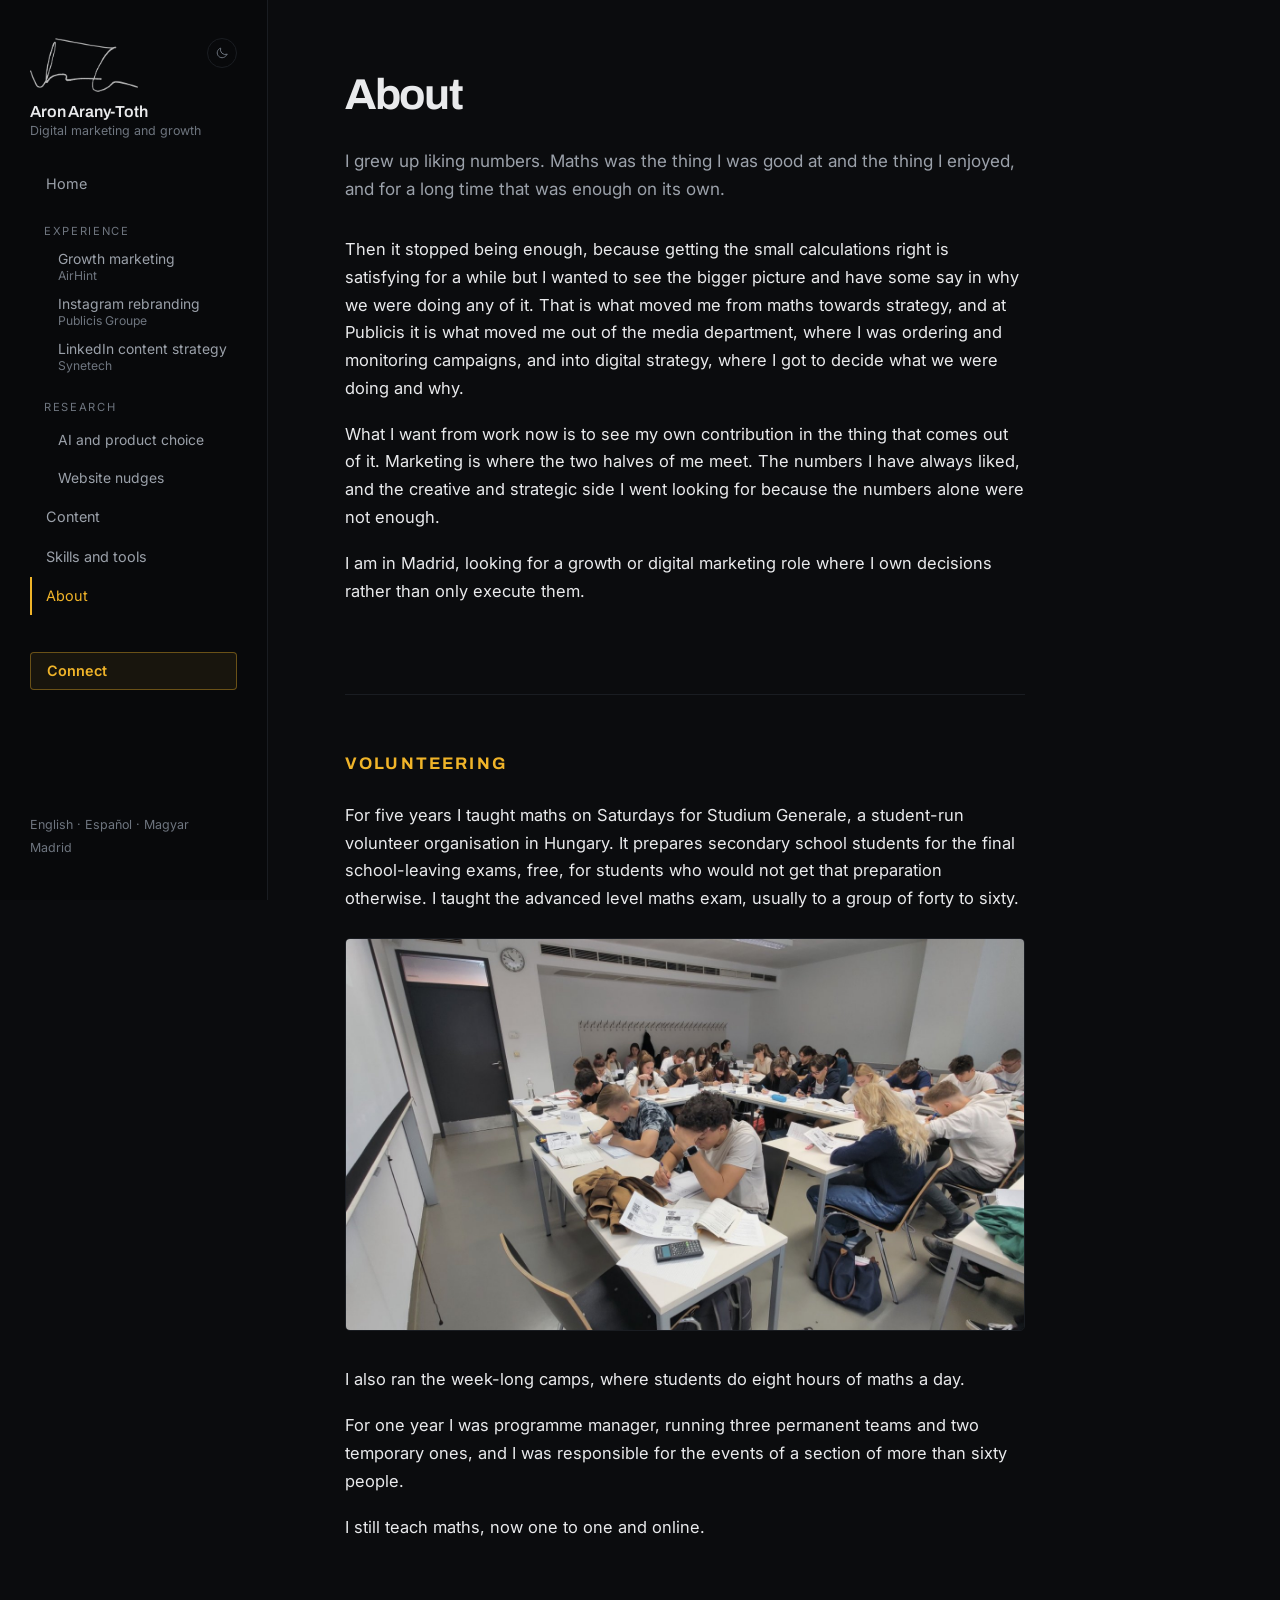
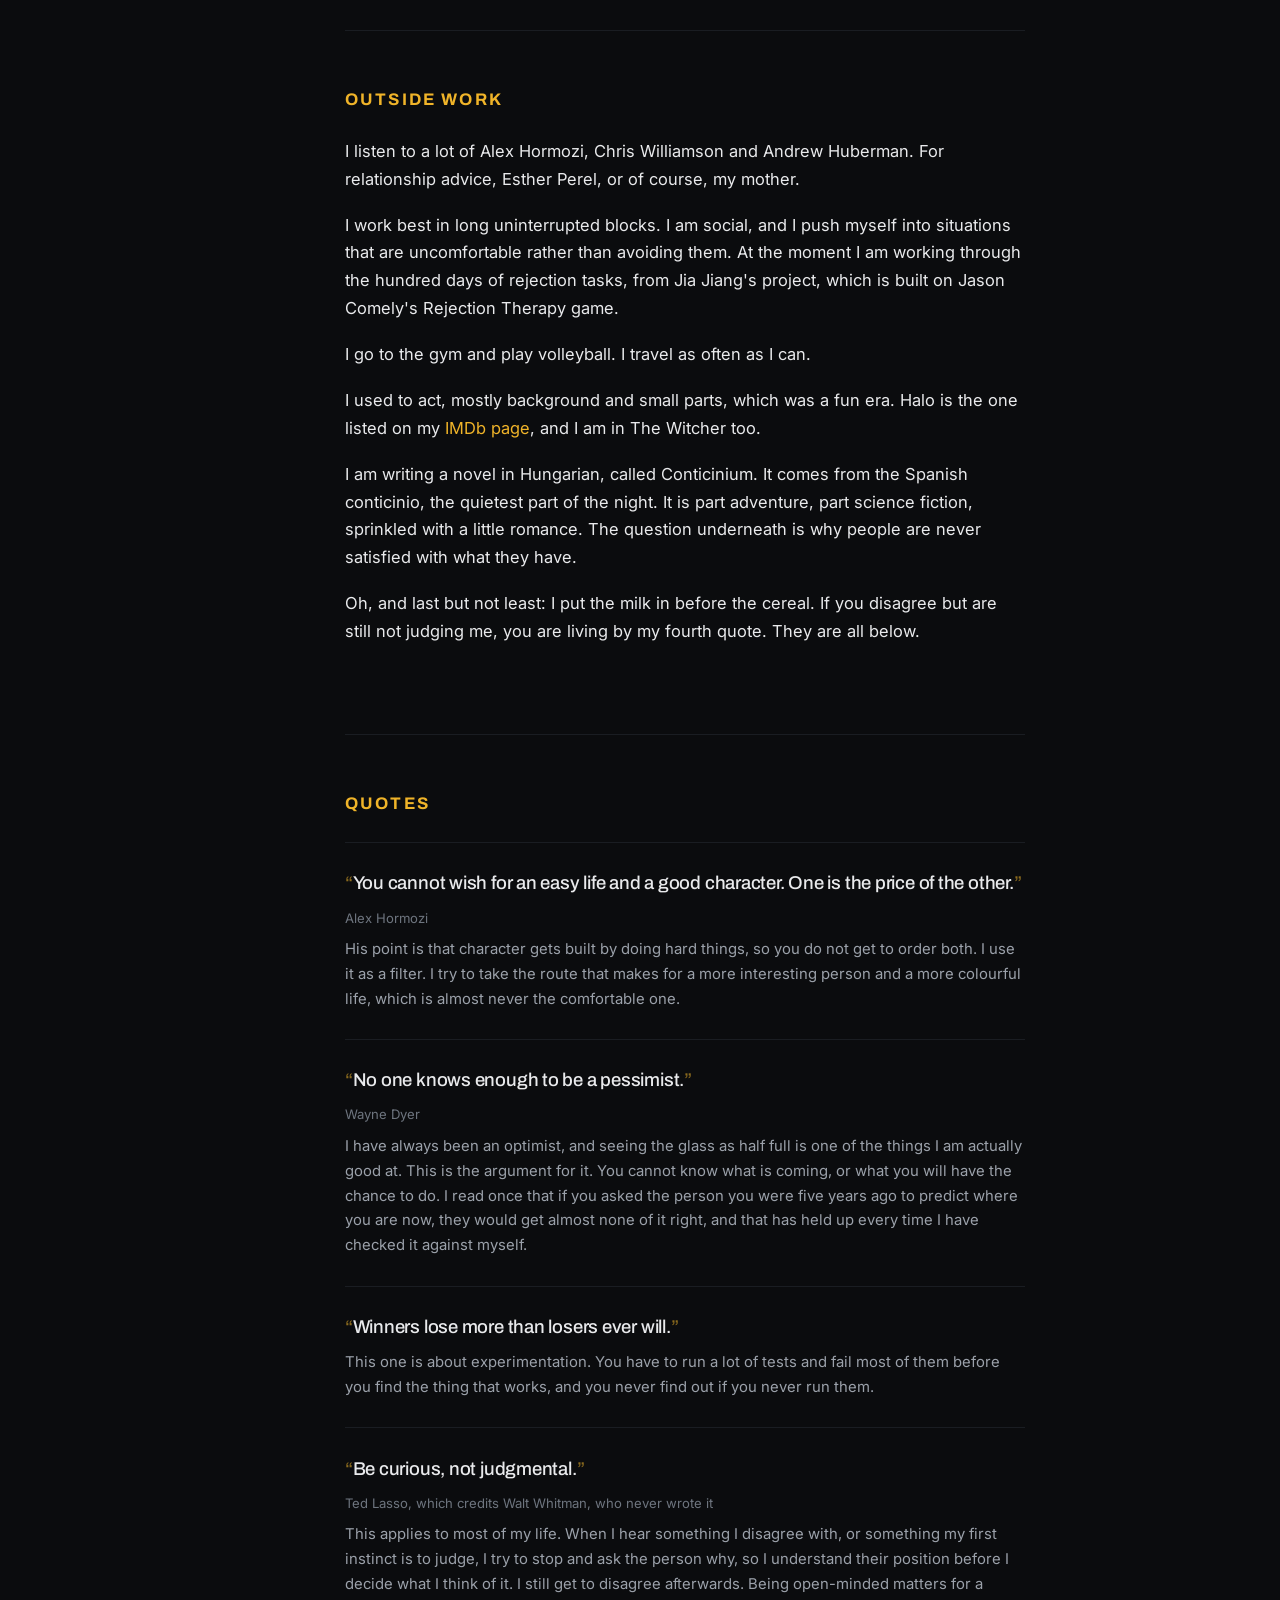
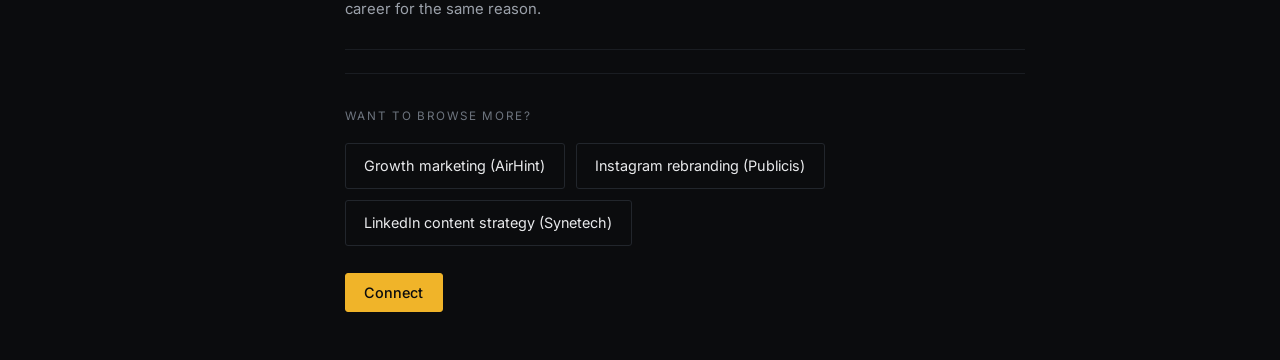
==== commit 6aef84ba: "Initial commit" ====
--- a/about.html
+++ b/about.html
@@ -19,10 +19,10 @@
 <aside class="sidebar">
   <div class="side-top">
     <img class="signature" src="assets/signature.png" alt="">
-    <div class="side-name">
+    <a class="side-name" href="index.html">
       <strong>Aron Arany-Toth</strong>
       <span>Digital marketing and growth</span>
-    </div>
+    </a>
     <button class="theme-toggle" type="button" data-theme-toggle title="Switch to light mode" aria-label="Switch to light mode">
       <svg class="icon-moon" viewBox="0 0 24 24" aria-hidden="true" xmlns="http://www.w3.org/2000/svg">
         <path d="M20.4 14.3A8.5 8.5 0 0 1 9.7 3.6a8.5 8.5 0 1 0 10.7 10.7Z"/>
@@ -33,9 +33,13 @@
       </svg>
       <span class="sr-only theme-label">Light</span>
     </button>
+    <button class="menu-btn" type="button" data-menu-toggle aria-expanded="false" aria-controls="sidenav" aria-label="Open menu">
+      <span class="bars" aria-hidden="true"><span></span><span></span><span></span></span>
+    </button>
   </div>
 
-  <nav class="nav" aria-label="Pages">
+  <div class="side-panel" id="sidenav">
+    <nav class="nav" aria-label="Pages">
     <a href="index.html">Home</a>
     <p class="nav-group">Experience</p>
     <a href="airhint.html" class="navsub two"><span class="n1">Growth marketing</span><span class="n2">AirHint</span></a>
@@ -47,15 +51,17 @@
     <a href="content.html">Content</a>
     <a href="skills.html">Skills and tools</a>
     <a href="about.html" class="active">About</a>
-  </nav>
+    </nav>
 
-  <button class="nav-connect" type="button" data-connect>Connect</button>
+    <button class="nav-connect" type="button" data-connect>Connect</button>
 
-  <div class="side-bottom">
-    <p>English · Español · Magyar</p>
-    <p>Madrid</p>
+    <div class="side-bottom">
+      <p>English · Español · Magyar</p>
+      <p>Madrid</p>
+    </div>
   </div>
 </aside>
+<div class="scrim" data-menu-close hidden></div>
 
 <main id="main">
 
@@ -83,7 +89,7 @@
   <p>I listen to a lot of Alex Hormozi, Chris Williamson and Andrew Huberman. For relationship advice, Esther Perel, or of course, my mother.</p>
   <p>I work best in long uninterrupted blocks. I am social, and I push myself into situations that are uncomfortable rather than avoiding them. At the moment I am working through the hundred days of rejection tasks, from Jia Jiang's project, which is built on Jason Comely's Rejection Therapy game.</p>
   <p>I go to the gym and play volleyball. I travel as often as I can.</p>
-  <p>I used to act, mostly background and small parts. Halo is the one listed on my <a href="https://www.imdb.com/name/nm12520506/" target="_blank" rel="noopener">IMDb page</a>, and I am in The Witcher too. I do not do it any more.</p>
+  <p>I used to act, mostly background and small parts, which was a fun era. Halo is the one listed on my <a href="https://www.imdb.com/name/nm12520506/" target="_blank" rel="noopener">IMDb page</a>, and I am in The Witcher too.</p>
   <p>I am writing a novel in Hungarian, called Conticinium. It comes from the Spanish conticinio, the quietest part of the night. It is part adventure, part science fiction, sprinkled with a little romance. The question underneath is why people are never satisfied with what they have.</p>
   <p>Oh, and last but not least: I put the milk in before the cereal. If you disagree but are still not judging me, you are living by my fourth quote. They are all below.</p>
 </section>
@@ -116,10 +122,20 @@
 
 <nav class="onward" aria-label="More pages">
   <p class="onward-label">Want to browse more?</p>
-  <div class="onward-links">
+  <div class="onward-links desk-only">
     <a href="airhint.html">Growth marketing (AirHint)</a>
     <a href="publicis.html">Instagram rebranding (Publicis)</a>
     <a href="synetech.html">LinkedIn content strategy (Synetech)</a>
+  </div>
+  <div class="onward-links mob-only">
+    <a href="index.html">Home</a>
+    <a href="airhint.html">Growth marketing (AirHint)</a>
+    <a href="publicis.html">Instagram rebranding (Publicis)</a>
+    <a href="synetech.html">LinkedIn content strategy (Synetech)</a>
+    <a href="research.html">AI and product choice (research)</a>
+    <a href="research-booking.html">Website nudges (research)</a>
+    <a href="content.html">Content</a>
+    <a href="skills.html">Skills and tools</a>
   </div>
 </nav>
 <footer class="pagefoot">
--- a/style.css
+++ b/style.css
@@ -122,6 +122,11 @@
 .sidebar::-webkit-scrollbar-thumb { background: var(--line); border-radius: 3px; }
 .sidebar::-webkit-scrollbar-track { background: transparent; }
 
+.side-name { color: inherit; }
+.side-name:hover { text-decoration: none; }
+.side-name:hover strong { color: var(--accent); }
+.side-name strong { transition: color .18s ease; }
+
 .side-top { position: relative; display: flex; flex-direction: column; align-items: flex-start; gap: .7rem; margin-bottom: .6rem; }
 
 .signature {
@@ -297,12 +302,12 @@
 }
 
 .hero-head {
-  font-family: var(--f-display);
-  font-weight: 700;
-  font-size: clamp(1.45rem, 2.7vw, 2.05rem);
-  line-height: 1.3;
-  letter-spacing: -.02em;
-  color: var(--text);
+  font-family: var(--f-body);
+  font-weight: 400;
+  font-size: clamp(1.18rem, 2vw, 1.52rem);
+  line-height: 1.42;
+  letter-spacing: -.005em;
+  color: var(--text-dim);
   margin: 0;
   text-wrap: balance;
 }
@@ -906,6 +911,12 @@
 .pagefoot p { margin: 0; }
 
 /* ---------------- RESPONSIVE ---------------- */
+
+/* ---------------- MOBILE MENU ---------------- */
+
+.side-panel { display: contents; }
+.menu-btn, .scrim { display: none; }
+.onward-links.mob-only { display: none; }
 
 /* ---------------- THEME TOGGLE ---------------- */
 
@@ -1139,54 +1150,126 @@
 :root[data-theme="light"] .tag.prod { background: rgba(85, 91, 100, .12); }
 
 @media (max-width: 900px) {
+
+  /* ---- top bar: name, theme, hamburger. Nothing else is on show. ---- */
   .sidebar {
     position: sticky;
     top: 0; bottom: auto;
     width: 100%;
     flex-direction: row;
     align-items: center;
-    gap: 1.2rem;
-    padding: .85rem 1rem;
+    gap: .6rem;
+    padding: .7rem 1rem;
     border-right: 0;
     border-bottom: 1px solid var(--line-soft);
-    overflow-x: auto;
-    scrollbar-width: none;
+    overflow: visible;
+    background: var(--bg-sink);
   }
-  .sidebar::-webkit-scrollbar { display: none; }
-
-  .side-top { flex-shrink: 0; flex-direction: row; align-items: center; gap: .7rem; margin-bottom: 0; }
+
+  .side-top {
+    position: static;
+    flex: 1 1 auto;
+    flex-direction: row;
+    align-items: center;
+    gap: .7rem;
+    margin-bottom: 0;
+    min-width: 0;
+  }
   .side-name span { display: none; }
-  .side-name strong { font-size: .9rem; white-space: nowrap; }
+  .side-name strong { font-size: .95rem; white-space: nowrap; }
   .signature { display: none; }
 
-  .nav-connect { margin-top: 0; flex-shrink: 0; white-space: nowrap; padding: .4rem .9rem; font-size: .85rem; }
-
-  .nav { flex-direction: row; gap: .3rem; }
+  .theme-toggle { position: static; margin-left: auto; flex-shrink: 0; }
+
+  .menu-btn {
+    display: grid;
+    place-items: center;
+    width: 36px; height: 32px;
+    flex-shrink: 0;
+    background: transparent;
+    border: 1px solid var(--line-soft);
+    border-radius: 6px;
+    color: var(--text);
+    cursor: pointer;
+  }
+  .menu-btn .bars { display: block; width: 17px; }
+  .menu-btn .bars span {
+    display: block;
+    height: 1.7px;
+    background: currentColor;
+    border-radius: 2px;
+    transition: transform .22s ease, opacity .18s ease;
+  }
+  .menu-btn .bars span + span { margin-top: 4px; }
+  .menu-btn[aria-expanded="true"] { color: var(--accent); border-color: var(--accent-dim); }
+  .menu-btn[aria-expanded="true"] .bars span:nth-child(1) { transform: translateY(5.7px) rotate(45deg); }
+  .menu-btn[aria-expanded="true"] .bars span:nth-child(2) { opacity: 0; }
+  .menu-btn[aria-expanded="true"] .bars span:nth-child(3) { transform: translateY(-5.7px) rotate(-45deg); }
+
+  /* ---- the drawer ---- */
+  .side-panel {
+    display: block;
+    position: absolute;
+    top: 100%; left: 0; right: 0;
+    background: var(--bg-sink);
+    border-bottom: 1px solid var(--line);
+    padding: .4rem 1rem 1.3rem;
+    max-height: calc(100vh - 100%);
+    overflow-y: auto;
+    transform-origin: top;
+    box-shadow: 0 18px 40px -18px rgba(0,0,0,.6);
+    z-index: 12;
+  }
+  .side-panel[hidden] { display: none !important; }
+
+  .scrim {
+    display: block;
+    position: fixed;
+    inset: 0;
+    background: rgba(5, 6, 8, .5);
+    z-index: 9;
+  }
+  .scrim[hidden] { display: none !important; }
+
+  .nav { flex-direction: column; gap: 0; }
   .nav a {
-    white-space: nowrap;
-    padding: .3rem .6rem;
-    border-left: 0;
-    border-bottom: 2px solid transparent;
-    font-size: .85rem;
+    padding: .62rem .85rem;
+    border-left: 2px solid transparent;
+    border-bottom: 0;
+    font-size: .97rem;
   }
-  .nav a.active { border-left: 0; border-bottom-color: var(--accent); }
-  .nav a.navsub { padding-left: .6rem; font-size: .85rem; }
-  .nav-group { display: none; }
-
+  .nav a.active { border-left-color: var(--accent); border-bottom: 0; }
+  .nav a.navsub { padding-left: 1.6rem; font-size: .93rem; }
+  .nav a.navsub.two { padding-top: .45rem; padding-bottom: .45rem; }
+  .nav-group { display: block; margin: .9rem 0 .25rem; }
+
+  .nav-connect { margin-top: 1rem; width: 100%; }
+  .side-bottom { display: block; margin-top: 1.2rem; padding-top: .9rem; border-top: 1px solid var(--line-soft); }
+
+  /* ---- the foot block carries the whole site, since the menu is hidden ---- */
+  .onward-links.desk-only { display: none; }
+  .onward-links.mob-only { display: flex; flex-direction: column; gap: .5rem; }
+  .onward-links.mob-only a { width: 100%; }
+
+  /* ---- hero: greeting beside the photo, headline underneath ---- */
   .hero {
-    flex-direction: column;
-    align-items: flex-start;
-    gap: 1.5rem;
-    padding: 2.6rem 0 2.4rem;
+    display: grid;
+    grid-template-columns: auto 1fr;
+    grid-template-areas: "photo greet" "head head";
+    align-items: center;
+    column-gap: 1.1rem;
+    row-gap: 1.4rem;
+    padding: 2.4rem 0 2.2rem;
   }
-  .hero-photo { width: 124px; height: 124px; }
+  .hero-photo { grid-area: photo; width: 104px; height: 104px; }
+  .hero-text { display: contents; }
+  .greet { grid-area: greet; margin-bottom: 0; gap: .75rem; min-width: 0; }
+  .greet-langs { font-size: .85rem; line-height: 1.45; }
+  .greet-name { font-size: clamp(1.7rem, 9vw, 2.3rem); }
+  .hero-head { grid-area: head; font-size: 1.1rem; }
+
   .facts dl > div { grid-template-columns: 1fr; gap: .1rem; }
   .facts dl { gap: 1rem; }
-  .greet-langs { font-size: .92rem; }
-
-  .side-bottom { display: none; }
-  .sidebar { overflow-y: auto; }
-  .theme-toggle { position: static; margin-left: .3rem; }
 
   main { margin-left: 0; padding: 0 1rem; }
 
@@ -1200,9 +1283,8 @@
   .statrow strong { font-size: 1.45rem; }
   .kicker { font-size: 1rem; padding-left: .85rem; }
   .hero-stat { flex-direction: column; align-items: flex-start; gap: .8rem; }
-  .shelf { overflow-x: auto; scrollbar-width: none; padding-bottom: 2px; }
+  .shelf { overflow-x: auto; scrollbar-width: none; padding-bottom: 2px; width: auto; }
   .shelf::-webkit-scrollbar { display: none; }
-  .shelf { width: auto; }
   .shelf-row { width: max-content; gap: 10px; }
   .shelf-board { width: 100%; }
   .plant { width: 46px; }
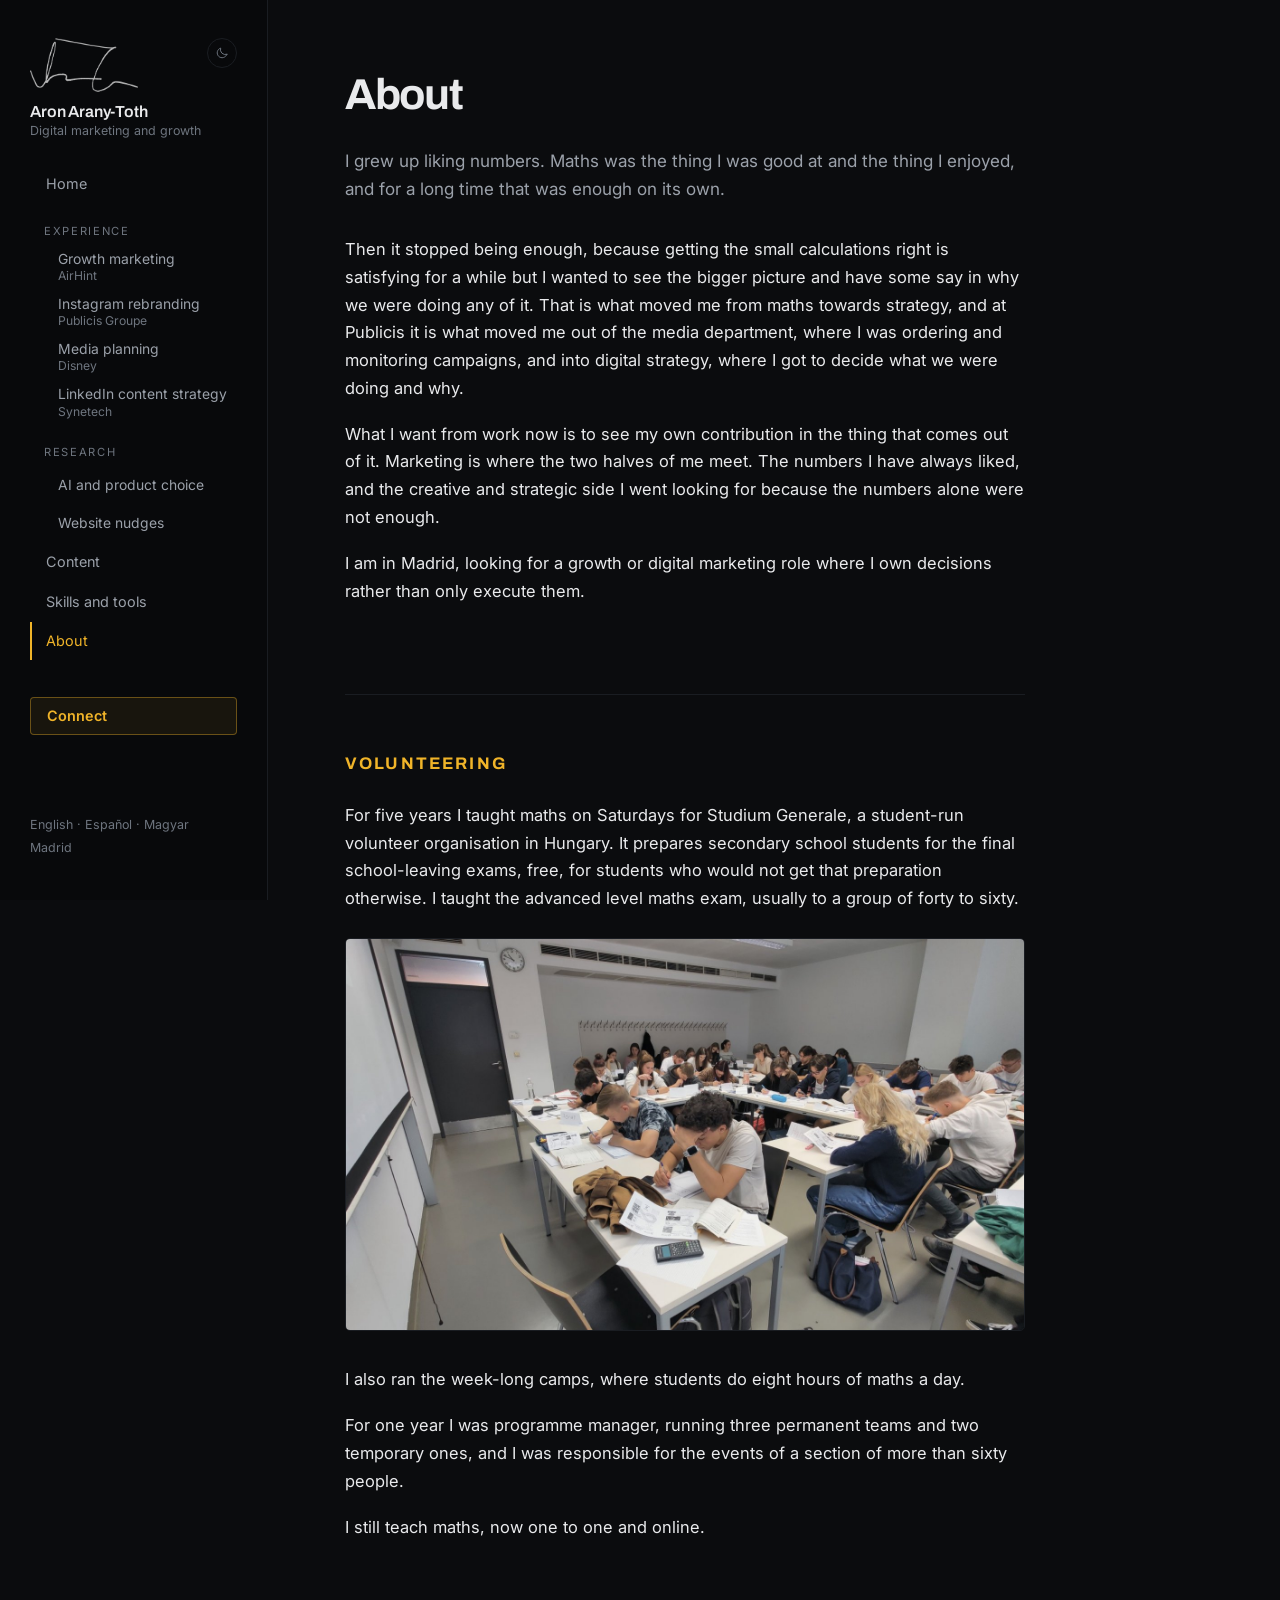
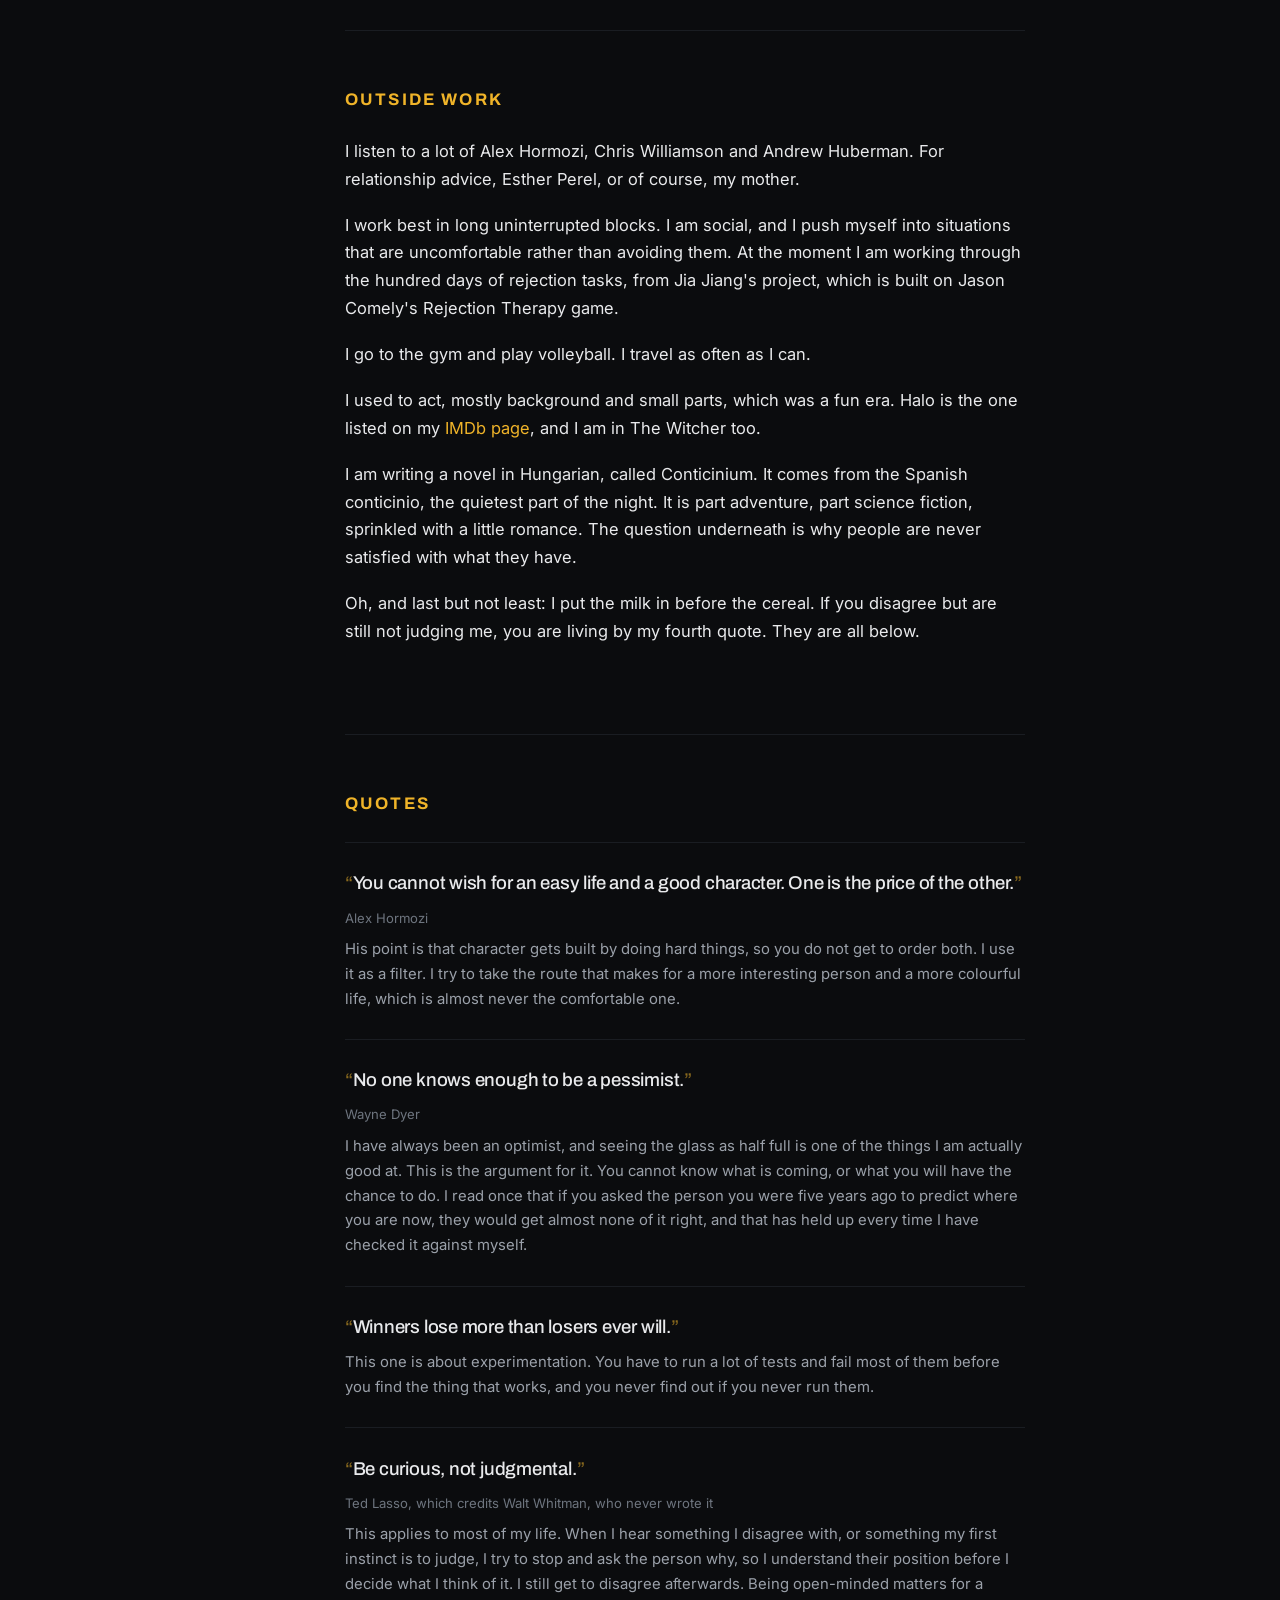
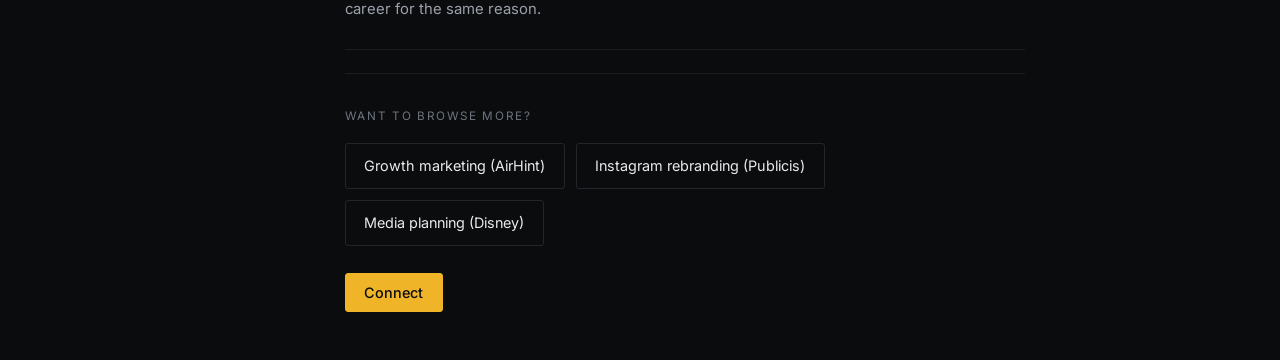
==== commit ba0b7f8e: "Add Disney case study, update AirHint page Co-Authored-By: Claude Opus 5.5 <noreply@anthropic.com>" ====
--- a/about.html
+++ b/about.html
@@ -44,6 +44,7 @@
     <p class="nav-group">Experience</p>
     <a href="airhint.html" class="navsub two"><span class="n1">Growth marketing</span><span class="n2">AirHint</span></a>
     <a href="publicis.html" class="navsub two"><span class="n1">Instagram rebranding</span><span class="n2">Publicis Groupe</span></a>
+    <a href="disney.html" class="navsub two"><span class="n1">Media planning</span><span class="n2">Disney</span></a>
     <a href="synetech.html" class="navsub two"><span class="n1">LinkedIn content strategy</span><span class="n2">Synetech</span></a>
     <p class="nav-group">Research</p>
     <a href="research.html" class="navsub">AI and product choice</a>
@@ -125,12 +126,13 @@
   <div class="onward-links desk-only">
     <a href="airhint.html">Growth marketing (AirHint)</a>
     <a href="publicis.html">Instagram rebranding (Publicis)</a>
-    <a href="synetech.html">LinkedIn content strategy (Synetech)</a>
+    <a href="disney.html">Media planning (Disney)</a>
   </div>
   <div class="onward-links mob-only">
     <a href="index.html">Home</a>
     <a href="airhint.html">Growth marketing (AirHint)</a>
     <a href="publicis.html">Instagram rebranding (Publicis)</a>
+    <a href="disney.html">Media planning (Disney)</a>
     <a href="synetech.html">LinkedIn content strategy (Synetech)</a>
     <a href="research.html">AI and product choice (research)</a>
     <a href="research-booking.html">Website nudges (research)</a>
--- a/style.css
+++ b/style.css
@@ -1298,3 +1298,5 @@
   * { transition: none !important; animation: none !important; }
   .book, .flat { opacity: 1; transform: none; }
 }
+
+.fig-narrow { max-width: 420px; }
